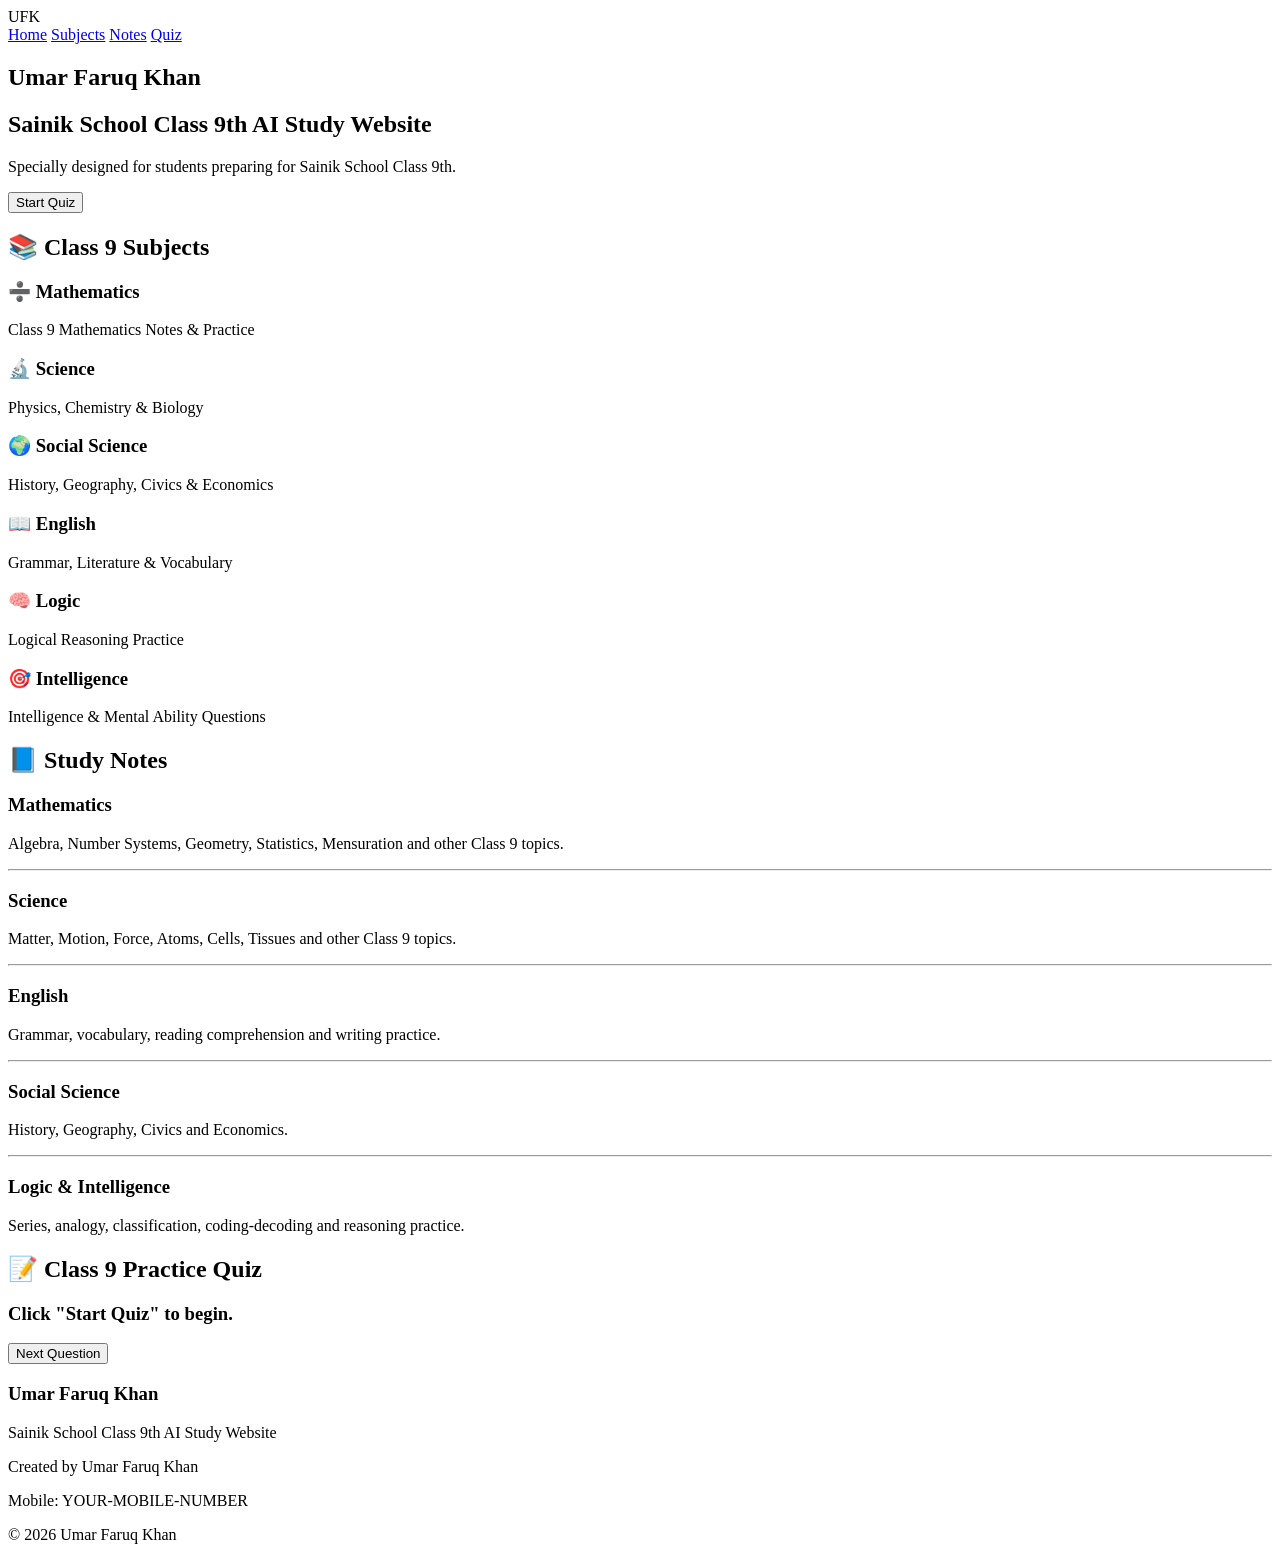
==== index.html @ 4cd0d421 "Create index.html for Class 9 AI Study website This HTML file serves as the main structure for the S" ====
<!DOCTYPE html>
<html lang="en">
<head>
  <meta charset="UTF-8">
  <meta name="viewport" content="width=device-width, initial-scale=1.0">

  <title>Umar Faruq Khan - Sainik School Class 9 AI Study</title>

  <link rel="stylesheet" href="style.css">
</head>

<body>

<header>
  <div class="logo">UFK</div>

  <nav>
    <a href="#home">Home</a>
    <a href="#subjects">Subjects</a>
    <a href="#notes">Notes</a>
    <a href="#quiz">Quiz</a>
  </nav>
</header>


<section id="home" class="hero">

  <div class="hero-content">

    <h1>Umar Faruq Khan</h1>

    <h2>Sainik School Class 9th AI Study Website</h2>

    <p>
      Specially designed for students preparing
      for Sainik School Class 9th.
    </p>

    <button onclick="startQuiz()">
      Start Quiz
    </button>

  </div>

</section>


<section id="subjects">

  <h2 class="section-title">📚 Class 9 Subjects</h2>

  <div class="subject-grid">

    <div class="subject-card">
      <h3>➗ Mathematics</h3>
      <p>Class 9 Mathematics Notes & Practice</p>
    </div>

    <div class="subject-card">
      <h3>🔬 Science</h3>
      <p>Physics, Chemistry & Biology</p>
    </div>

    <div class="subject-card">
      <h3>🌍 Social Science</h3>
      <p>History, Geography, Civics & Economics</p>
    </div>

    <div class="subject-card">
      <h3>📖 English</h3>
      <p>Grammar, Literature & Vocabulary</p>
    </div>

    <div class="subject-card">
      <h3>🧠 Logic</h3>
      <p>Logical Reasoning Practice</p>
    </div>

    <div class="subject-card">
      <h3>🎯 Intelligence</h3>
      <p>Intelligence & Mental Ability Questions</p>
    </div>

  </div>

</section>


<section id="notes">

  <h2 class="section-title">📘 Study Notes</h2>

  <div class="notes-box">

    <h3>Mathematics</h3>

    <p>
      Algebra, Number Systems, Geometry, Statistics,
      Mensuration and other Class 9 topics.
    </p>

    <hr>

    <h3>Science</h3>

    <p>
      Matter, Motion, Force, Atoms, Cells,
      Tissues and other Class 9 topics.
    </p>

    <hr>

    <h3>English</h3>

    <p>
      Grammar, vocabulary, reading comprehension
      and writing practice.
    </p>

    <hr>

    <h3>Social Science</h3>

    <p>
      History, Geography, Civics and Economics.
    </p>

    <hr>

    <h3>Logic & Intelligence</h3>

    <p>
      Series, analogy, classification,
      coding-decoding and reasoning practice.
    </p>

  </div>

</section>


<section id="quiz">

  <h2 class="section-title">📝 Class 9 Practice Quiz</h2>

  <div class="quiz-box">

    <div id="question-number"></div>

    <h3 id="question">
      Click "Start Quiz" to begin.
    </h3>

    <div id="answers"></div>

    <button id="next-btn" onclick="nextQuestion()">
      Next Question
    </button>

    <div id="result"></div>

  </div>

</section>


<footer>

  <h3>Umar Faruq Khan</h3>

  <p>
    Sainik School Class 9th AI Study Website
  </p>

  <p>
    Created by Umar Faruq Khan
  </p>

  <p>
    Mobile: YOUR-MOBILE-NUMBER
  </p>

  <p>
    © 2026 Umar Faruq Khan
  </p>

</footer>


<script src="script.js"></script>

</body>
</html>
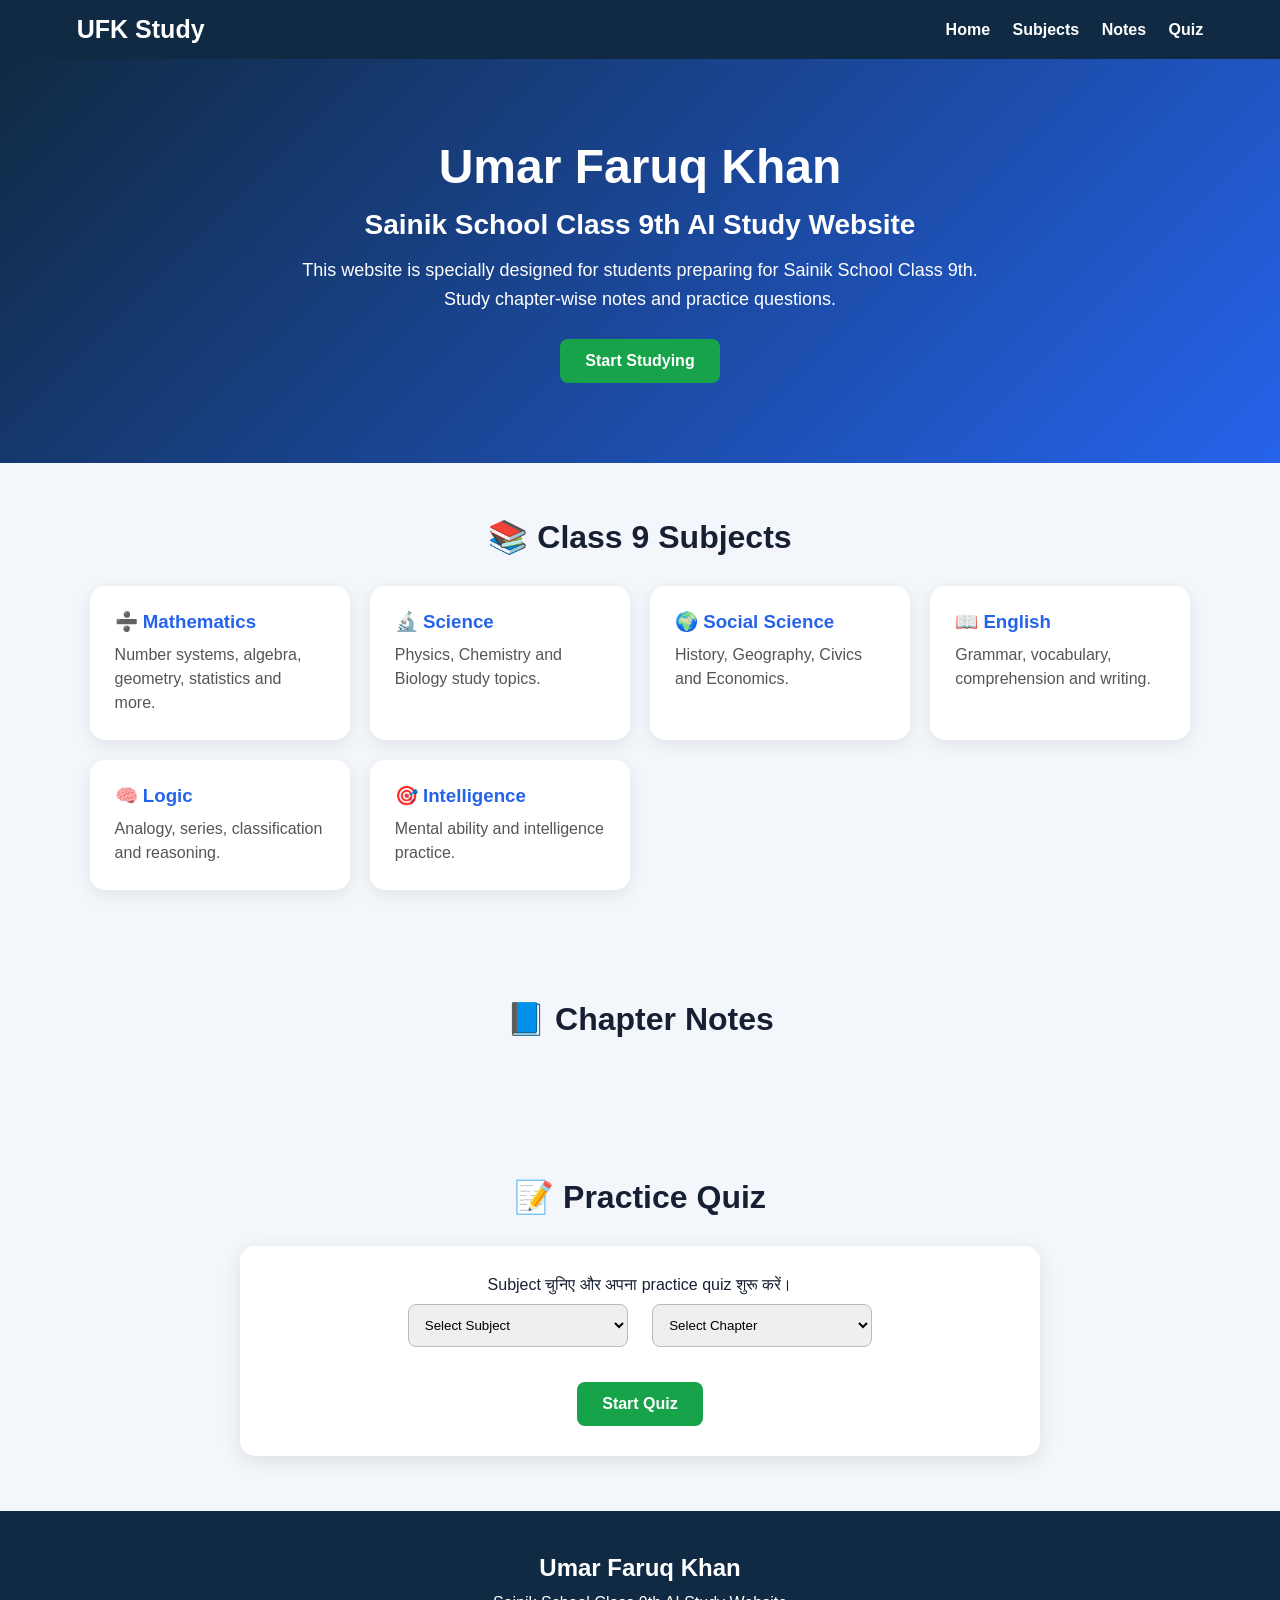
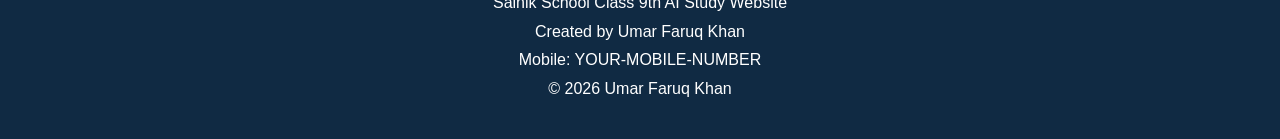
==== commit e50f97a1: "Update index.html" ====
--- a/index.html
+++ b/index.html
@@ -1,193 +1,1519 @@
 <!DOCTYPE html>
 <html lang="en">
 <head>
-  <meta charset="UTF-8">
-  <meta name="viewport" content="width=device-width, initial-scale=1.0">
-
-  <title>Umar Faruq Khan - Sainik School Class 9 AI Study</title>
-
-  <link rel="stylesheet" href="style.css">
+<meta charset="UTF-8">
+<meta name="viewport" content="width=device-width, initial-scale=1.0">
+
+<title>Umar Faruq Khan | Sainik School Class 9 AI Study</title>
+
+<style>
+
+*{
+    box-sizing:border-box;
+    margin:0;
+    padding:0;
+}
+
+html{
+    scroll-behavior:smooth;
+}
+
+body{
+    font-family:Arial, sans-serif;
+    background:#f3f6fb;
+    color:#172033;
+}
+
+header{
+    background:#102a43;
+    color:white;
+    padding:15px 6%;
+    display:flex;
+    justify-content:space-between;
+    align-items:center;
+    position:sticky;
+    top:0;
+    z-index:100;
+}
+
+.logo{
+    font-size:25px;
+    font-weight:bold;
+}
+
+nav a{
+    color:white;
+    text-decoration:none;
+    margin-left:18px;
+    font-weight:bold;
+}
+
+nav a:hover{
+    text-decoration:underline;
+}
+
+.hero{
+    background:linear-gradient(135deg,#102a43,#2563eb);
+    color:white;
+    text-align:center;
+    padding:80px 20px;
+}
+
+.hero h1{
+    font-size:48px;
+    margin-bottom:15px;
+}
+
+.hero h2{
+    font-size:28px;
+    margin-bottom:15px;
+}
+
+.hero p{
+    font-size:18px;
+    max-width:700px;
+    margin:auto;
+    line-height:1.6;
+}
+
+.btn{
+    display:inline-block;
+    margin-top:25px;
+    padding:13px 25px;
+    background:#16a34a;
+    color:white;
+    border:none;
+    border-radius:8px;
+    cursor:pointer;
+    font-size:16px;
+    font-weight:bold;
+}
+
+.btn:hover{
+    background:#15803d;
+}
+
+section{
+    padding:55px 7%;
+}
+
+.title{
+    text-align:center;
+    font-size:32px;
+    margin-bottom:30px;
+}
+
+.subject-grid{
+    display:grid;
+    grid-template-columns:repeat(auto-fit,minmax(220px,1fr));
+    gap:20px;
+}
+
+.subject-card{
+    background:white;
+    padding:25px;
+    border-radius:15px;
+    box-shadow:0 5px 18px rgba(0,0,0,.08);
+    cursor:pointer;
+    transition:.2s;
+}
+
+.subject-card:hover{
+    transform:translateY(-5px);
+}
+
+.subject-card h3{
+    margin-bottom:10px;
+    color:#2563eb;
+}
+
+.subject-card p{
+    color:#555;
+    line-height:1.5;
+}
+
+#chapterArea{
+    display:none;
+    background:#eaf2ff;
+    padding:25px;
+    border-radius:15px;
+    margin-top:30px;
+}
+
+.chapter-grid{
+    display:grid;
+    grid-template-columns:repeat(auto-fit,minmax(200px,1fr));
+    gap:15px;
+    margin-top:20px;
+}
+
+.chapter-btn{
+    border:none;
+    padding:18px;
+    border-radius:10px;
+    background:white;
+    cursor:pointer;
+    font-weight:bold;
+    text-align:left;
+    box-shadow:0 3px 10px rgba(0,0,0,.08);
+}
+
+.chapter-btn:hover{
+    background:#dbeafe;
+}
+
+#notesBox{
+    display:none;
+    background:white;
+    padding:30px;
+    border-radius:15px;
+    box-shadow:0 5px 20px rgba(0,0,0,.08);
+    max-width:1000px;
+    margin:30px auto 0;
+}
+
+#notesBox h3{
+    color:#2563eb;
+    margin:20px 0 10px;
+}
+
+#notesBox p,
+#notesBox li{
+    line-height:1.7;
+    margin-bottom:8px;
+}
+
+#notesBox ul{
+    margin-left:25px;
+}
+
+.quiz-container{
+    max-width:800px;
+    margin:auto;
+    background:white;
+    padding:30px;
+    border-radius:15px;
+    box-shadow:0 5px 20px rgba(0,0,0,.1);
+}
+
+#quizSetup{
+    text-align:center;
+}
+
+select{
+    padding:12px;
+    border-radius:8px;
+    border:1px solid #bbb;
+    margin:10px;
+    min-width:220px;
+}
+
+#quizArea{
+    display:none;
+}
+
+#questionNumber{
+    font-weight:bold;
+    color:#2563eb;
+    margin-bottom:15px;
+}
+
+#questionText{
+    font-size:21px;
+    margin-bottom:20px;
+    line-height:1.5;
+}
+
+.answer{
+    width:100%;
+    display:block;
+    text-align:left;
+    padding:14px;
+    margin:10px 0;
+    border:1px solid #ddd;
+    border-radius:8px;
+    background:#f8fafc;
+    cursor:pointer;
+    font-size:16px;
+}
+
+.answer:hover{
+    background:#dbeafe;
+}
+
+.answer.correct{
+    background:#bbf7d0;
+    border-color:#16a34a;
+}
+
+.answer.wrong{
+    background:#fecaca;
+    border-color:#dc2626;
+}
+
+#quizMessage{
+    margin-top:15px;
+    font-weight:bold;
+}
+
+#scoreBox{
+    display:none;
+    text-align:center;
+    padding:25px;
+}
+
+footer{
+    background:#102a43;
+    color:white;
+    text-align:center;
+    padding:35px 20px;
+    line-height:1.8;
+}
+
+@media(max-width:650px){
+
+    header{
+        flex-direction:column;
+        gap:12px;
+    }
+
+    nav a{
+        margin:5px;
+        font-size:14px;
+    }
+
+    .hero h1{
+        font-size:35px;
+    }
+
+    .hero h2{
+        font-size:22px;
+    }
+
+    section{
+        padding:40px 5%;
+    }
+
+}
+
+</style>
 </head>
 
+
 <body>
 
 <header>
-  <div class="logo">UFK</div>
-
-  <nav>
-    <a href="#home">Home</a>
-    <a href="#subjects">Subjects</a>
-    <a href="#notes">Notes</a>
-    <a href="#quiz">Quiz</a>
-  </nav>
+
+    <div class="logo">UFK Study</div>
+
+    <nav>
+        <a href="#home">Home</a>
+        <a href="#subjects">Subjects</a>
+        <a href="#notes">Notes</a>
+        <a href="#quiz">Quiz</a>
+    </nav>
+
 </header>
 
 
-<section id="home" class="hero">
-
-  <div class="hero-content">
+<!-- HOME -->
+
+<section class="hero" id="home">
 
     <h1>Umar Faruq Khan</h1>
 
     <h2>Sainik School Class 9th AI Study Website</h2>
 
     <p>
-      Specially designed for students preparing
-      for Sainik School Class 9th.
+        This website is specially designed for students
+        preparing for Sainik School Class 9th.
+        Study chapter-wise notes and practice questions.
     </p>
 
-    <button onclick="startQuiz()">
-      Start Quiz
+    <button class="btn"
+            onclick="document.getElementById('subjects').scrollIntoView()">
+        Start Studying
     </button>
 
-  </div>
-
 </section>
 
 
+<!-- SUBJECTS -->
+
 <section id="subjects">
 
-  <h2 class="section-title">📚 Class 9 Subjects</h2>
-
-  <div class="subject-grid">
-
-    <div class="subject-card">
-      <h3>➗ Mathematics</h3>
-      <p>Class 9 Mathematics Notes & Practice</p>
+    <h2 class="title">📚 Class 9 Subjects</h2>
+
+    <div class="subject-grid">
+
+        <div class="subject-card"
+             onclick="showChapters('Mathematics')">
+
+            <h3>➗ Mathematics</h3>
+
+            <p>
+                Number systems, algebra, geometry,
+                statistics and more.
+            </p>
+
+        </div>
+
+
+        <div class="subject-card"
+             onclick="showChapters('Science')">
+
+            <h3>🔬 Science</h3>
+
+            <p>
+                Physics, Chemistry and Biology
+                study topics.
+            </p>
+
+        </div>
+
+
+        <div class="subject-card"
+             onclick="showChapters('Social Science')">
+
+            <h3>🌍 Social Science</h3>
+
+            <p>
+                History, Geography, Civics
+                and Economics.
+            </p>
+
+        </div>
+
+
+        <div class="subject-card"
+             onclick="showChapters('English')">
+
+            <h3>📖 English</h3>
+
+            <p>
+                Grammar, vocabulary, comprehension
+                and writing.
+            </p>
+
+        </div>
+
+
+        <div class="subject-card"
+             onclick="showChapters('Logic')">
+
+            <h3>🧠 Logic</h3>
+
+            <p>
+                Analogy, series, classification
+                and reasoning.
+            </p>
+
+        </div>
+
+
+        <div class="subject-card"
+             onclick="showChapters('Intelligence')">
+
+            <h3>🎯 Intelligence</h3>
+
+            <p>
+                Mental ability and intelligence
+                practice.
+            </p>
+
+        </div>
+
     </div>
 
-    <div class="subject-card">
-      <h3>🔬 Science</h3>
-      <p>Physics, Chemistry & Biology</p>
+
+    <div id="chapterArea">
+
+        <h2 id="selectedSubject"></h2>
+
+        <p>
+            नीचे chapter चुनें और उसके notes पढ़ें:
+        </p>
+
+        <div class="chapter-grid" id="chapterList"></div>
+
     </div>
 
-    <div class="subject-card">
-      <h3>🌍 Social Science</h3>
-      <p>History, Geography, Civics & Economics</p>
+</section>
+
+
+<!-- NOTES -->
+
+<section id="notes">
+
+    <h2 class="title">📘 Chapter Notes</h2>
+
+    <div id="notesBox">
+
+        <h2 id="notesTitle"></h2>
+
+        <div id="notesContent"></div>
+
     </div>
 
-    <div class="subject-card">
-      <h3>📖 English</h3>
-      <p>Grammar, Literature & Vocabulary</p>
+</section>
+
+
+<!-- QUIZ -->
+
+<section id="quiz">
+
+    <h2 class="title">📝 Practice Quiz</h2>
+
+    <div class="quiz-container">
+
+
+        <div id="quizSetup">
+
+            <p>
+                Subject चुनिए और अपना practice quiz शुरू करें।
+            </p>
+
+            <select id="quizSubject"
+                    onchange="loadQuizChapters()">
+
+                <option value="">Select Subject</option>
+                <option value="Mathematics">Mathematics</option>
+                <option value="Science">Science</option>
+                <option value="Social Science">Social Science</option>
+                <option value="English">English</option>
+                <option value="Logic">Logic</option>
+                <option value="Intelligence">Intelligence</option>
+
+            </select>
+
+
+            <select id="quizChapter">
+
+                <option value="">Select Chapter</option>
+
+            </select>
+
+
+            <br>
+
+            <button class="btn"
+                    onclick="startQuiz()">
+
+                Start Quiz
+
+            </button>
+
+        </div>
+
+
+        <div id="quizArea">
+
+            <div id="questionNumber"></div>
+
+            <div id="questionText"></div>
+
+            <div id="answers"></div>
+
+            <div id="quizMessage"></div>
+
+            <button class="btn"
+                    id="nextButton"
+                    onclick="nextQuestion()"
+                    style="display:none;">
+
+                Next Question
+
+            </button>
+
+        </div>
+
+
+        <div id="scoreBox">
+
+            <h2>🎉 Quiz Completed!</h2>
+
+            <p id="finalScore"></p>
+
+            <button class="btn"
+                    onclick="location.reload()">
+
+                Try Again
+
+            </button>
+
+        </div>
+
     </div>
 
-    <div class="subject-card">
-      <h3>🧠 Logic</h3>
-      <p>Logical Reasoning Practice</p>
-    </div>
-
-    <div class="subject-card">
-      <h3>🎯 Intelligence</h3>
-      <p>Intelligence & Mental Ability Questions</p>
-    </div>
-
-  </div>
-
 </section>
 
 
-<section id="notes">
-
-  <h2 class="section-title">📘 Study Notes</h2>
-
-  <div class="notes-box">
-
-    <h3>Mathematics</h3>
+<!-- FOOTER -->
+
+<footer>
+
+    <h2>Umar Faruq Khan</h2>
 
     <p>
-      Algebra, Number Systems, Geometry, Statistics,
-      Mensuration and other Class 9 topics.
+        Sainik School Class 9th AI Study Website
     </p>
 
-    <hr>
-
-    <h3>Science</h3>
-
     <p>
-      Matter, Motion, Force, Atoms, Cells,
-      Tissues and other Class 9 topics.
+        Created by Umar Faruq Khan
     </p>
 
-    <hr>
-
-    <h3>English</h3>
-
     <p>
-      Grammar, vocabulary, reading comprehension
-      and writing practice.
+        Mobile: YOUR-MOBILE-NUMBER
     </p>
 
-    <hr>
-
-    <h3>Social Science</h3>
-
     <p>
-      History, Geography, Civics and Economics.
+        © 2026 Umar Faruq Khan
     </p>
 
-    <hr>
-
-    <h3>Logic & Intelligence</h3>
-
-    <p>
-      Series, analogy, classification,
-      coding-decoding and reasoning practice.
-    </p>
-
-  </div>
-
-</section>
-
-
-<section id="quiz">
-
-  <h2 class="section-title">📝 Class 9 Practice Quiz</h2>
-
-  <div class="quiz-box">
-
-    <div id="question-number"></div>
-
-    <h3 id="question">
-      Click "Start Quiz" to begin.
-    </h3>
-
-    <div id="answers"></div>
-
-    <button id="next-btn" onclick="nextQuestion()">
-      Next Question
-    </button>
-
-    <div id="result"></div>
-
-  </div>
-
-</section>
-
-
-<footer>
-
-  <h3>Umar Faruq Khan</h3>
-
-  <p>
-    Sainik School Class 9th AI Study Website
-  </p>
-
-  <p>
-    Created by Umar Faruq Khan
-  </p>
-
-  <p>
-    Mobile: YOUR-MOBILE-NUMBER
-  </p>
-
-  <p>
-    © 2026 Umar Faruq Khan
-  </p>
-
 </footer>
 
 
-<script src="script.js"></script>
+
+<script>
+
+/* =========================================
+   CHAPTER-WISE NOTES
+========================================= */
+
+const studyData = {
+
+    "Mathematics": {
+
+        "Number Systems": `
+            <h3>📌 What is a Number System?</h3>
+
+            <p>
+            A number system is a way of representing and
+            working with numbers.
+            </p>
+
+            <h3>Important Types</h3>
+
+            <ul>
+                <li>Natural Numbers: 1, 2, 3, 4...</li>
+                <li>Whole Numbers: 0, 1, 2, 3...</li>
+                <li>Integers: ..., -2, -1, 0, 1, 2...</li>
+                <li>Rational Numbers can be written as p/q,
+                    where q is not zero.</li>
+                <li>Irrational numbers cannot be expressed
+                    as p/q.</li>
+            </ul>
+
+            <h3>Quick Revision</h3>
+
+            <p>
+            Rational + Irrational numbers together form
+            the real numbers.
+            </p>
+        `,
+
+
+        "Polynomials": `
+            <h3>📌 Polynomial</h3>
+
+            <p>
+            A polynomial is an algebraic expression made from
+            variables, constants and non-negative integer powers.
+            </p>
+
+            <h3>Examples</h3>
+
+            <ul>
+                <li>x + 5</li>
+                <li>x² + 3x + 2</li>
+                <li>2x³ - x + 7</li>
+            </ul>
+
+            <h3>Important Terms</h3>
+
+            <p>
+            The highest power of the variable is called
+            the degree of the polynomial.
+            </p>
+        `,
+
+
+        "Coordinate Geometry": `
+            <h3>📌 Coordinate Geometry</h3>
+
+            <p>
+            Coordinate geometry uses numbers to locate points
+            on a plane.
+            </p>
+
+            <h3>Important Concepts</h3>
+
+            <ul>
+                <li>X-axis</li>
+                <li>Y-axis</li>
+                <li>Origin</li>
+                <li>Coordinates of a point: (x,y)</li>
+                <li>Four quadrants</li>
+            </ul>
+
+            <p>
+            The origin is represented by (0,0).
+            </p>
+        `
+
+    },
+
+
+    "Science": {
+
+        "Matter in Our Surroundings": `
+            <h3>📌 Matter</h3>
+
+            <p>
+            Matter is anything that has mass and occupies space.
+            </p>
+
+            <h3>States of Matter</h3>
+
+            <ul>
+                <li>Solid</li>
+                <li>Liquid</li>
+                <li>Gas</li>
+            </ul>
+
+            <h3>Important Point</h3>
+
+            <p>
+            Particles of matter are continuously moving and
+            have spaces between them.
+            </p>
+        `,
+
+
+        "The Fundamental Unit of Life": `
+            <h3>📌 Cell</h3>
+
+            <p>
+            The cell is the basic structural and functional
+            unit of life.
+            </p>
+
+            <h3>Main Cell Parts</h3>
+
+            <ul>
+                <li>Cell membrane</li>
+                <li>Cytoplasm</li>
+                <li>Nucleus</li>
+                <li>Mitochondria</li>
+                <li>Vacuoles</li>
+            </ul>
+
+            <p>
+            The nucleus contains genetic material and
+            helps control cell activities.
+            </p>
+        `,
+
+
+        "Motion": `
+            <h3>📌 Motion</h3>
+
+            <p>
+            An object is said to be in motion when its position
+            changes with time relative to a reference point.
+            </p>
+
+            <h3>Important Formula</h3>
+
+            <p>
+            Speed = Distance ÷ Time
+            </p>
+
+            <p>
+            SI unit of speed is metre per second (m/s).
+            </p>
+        `
+
+    },
+
+
+    "Social Science": {
+
+        "The French Revolution": `
+            <h3>📌 French Revolution</h3>
+
+            <p>
+            The French Revolution began in 1789 and brought
+            major political and social changes in France.
+            </p>
+
+            <h3>Important Ideas</h3>
+
+            <ul>
+                <li>Liberty</li>
+                <li>Equality</li>
+                <li>Fraternity</li>
+            </ul>
+
+            <p>
+            The revolution challenged the privileges of
+            the traditional social and political order.
+            </p>
+        `,
+
+
+        "India - Size and Location": `
+            <h3>📌 India</h3>
+
+            <p>
+            India is located in the northern and eastern
+            hemispheres.
+            </p>
+
+            <h3>Important Points</h3>
+
+            <ul>
+                <li>India lies in South Asia.</li>
+                <li>The Tropic of Cancer passes through India.</li>
+                <li>India has a long coastline.</li>
+            </ul>
+        `,
+
+
+        "Democracy": `
+            <h3>📌 Democracy</h3>
+
+            <p>
+            Democracy is a system of government in which
+            citizens participate in choosing their representatives.
+            </p>
+
+            <h3>Important Features</h3>
+
+            <ul>
+                <li>Free and fair elections</li>
+                <li>Rule of law</li>
+                <li>Citizen participation</li>
+                <li>Protection of rights</li>
+            </ul>
+        `
+
+    },
+
+
+    "English": {
+
+        "Grammar": `
+            <h3>📌 Parts of Speech</h3>
+
+            <ul>
+                <li>Noun - name of a person, place or thing.</li>
+                <li>Pronoun - used in place of a noun.</li>
+                <li>Verb - shows action or state.</li>
+                <li>Adjective - describes a noun.</li>
+                <li>Adverb - modifies a verb, adjective or adverb.</li>
+            </ul>
+
+            <h3>Example</h3>
+
+            <p>
+            The intelligent student solved the question quickly.
+            </p>
+        `,
+
+
+        "Tenses": `
+            <h3>📌 Tenses</h3>
+
+            <p>
+            Tense tells us the time of an action.
+            </p>
+
+            <ul>
+                <li>Present Tense</li>
+                <li>Past Tense</li>
+                <li>Future Tense</li>
+            </ul>
+
+            <h3>Example</h3>
+
+            <p>
+            Present: I play.<br>
+            Past: I played.<br>
+            Future: I will play.
+            </p>
+        `,
+
+
+        "Vocabulary": `
+            <h3>📌 Vocabulary</h3>
+
+            <p>
+            Vocabulary means the collection of words
+            known and used by a person.
+            </p>
+
+            <h3>Useful Examples</h3>
+
+            <ul>
+                <li>Brave - courageous</li>
+                <li>Happy - joyful</li>
+                <li>Quick - fast</li>
+                <li>Begin - start</li>
+            </ul>
+        `
+
+    },
+
+
+    "Logic": {
+
+        "Number Series": `
+            <h3>📌 Number Series</h3>
+
+            <p>
+            In a number series, numbers follow a particular
+            pattern.
+            </p>
+
+            <h3>Example</h3>
+
+            <p>
+            2, 4, 6, 8, 10
+            </p>
+
+            <p>
+            Each number increases by 2.
+            </p>
+        `,
+
+
+        "Analogy": `
+            <h3>📌 Analogy</h3>
+
+            <p>
+            Analogy questions ask us to identify a similar
+            relationship between two pairs.
+            </p>
+
+            <h3>Example</h3>
+
+            <p>
+            Bird : Fly :: Fish : Swim
+            </p>
+        `,
+
+
+        "Classification": `
+            <h3>📌 Classification</h3>
+
+            <p>
+            Classification means finding the item that does
+            not belong to a particular group.
+            </p>
+
+            <h3>Example</h3>
+
+            <p>
+            Apple, Mango, Banana, Carrot
+            </p>
+
+            <p>
+            Carrot is different because it is a vegetable.
+            </p>
+        `
+
+    },
+
+
+    "Intelligence": {
+
+        "Coding Decoding": `
+            <h3>📌 Coding-Decoding</h3>
+
+            <p>
+            Coding-decoding questions use a hidden rule
+            to change letters or words.
+            </p>
+
+            <h3>Example</h3>
+
+            <p>
+            If A becomes B, B becomes C and so on,
+            then CAT becomes DBU.
+            </p>
+        `,
+
+
+        "Direction Test": `
+            <h3>📌 Direction Test</h3>
+
+            <p>
+            Direction questions test our understanding of
+            north, south, east and west.
+            </p>
+
+            <ul>
+                <li>North is upward.</li>
+                <li>South is downward.</li>
+                <li>East is right.</li>
+                <li>West is left.</li>
+            </ul>
+        `,
+
+
+        "Blood Relations": `
+            <h3>📌 Blood Relations</h3>
+
+            <p>
+            These questions test relationships between
+            family members.
+            </p>
+
+            <p>
+            Always draw a small family tree when a question
+            becomes difficult.
+            </p>
+        `
+
+    }
+
+};
+
+
+/* =========================================
+   CHAPTER SELECTION
+========================================= */
+
+function showChapters(subject){
+
+    const area =
+        document.getElementById("chapterArea");
+
+    const title =
+        document.getElementById("selectedSubject");
+
+    const list =
+        document.getElementById("chapterList");
+
+    title.innerText =
+        "📚 " + subject + " - Chapters";
+
+    list.innerHTML = "";
+
+    const chapters =
+        Object.keys(studyData[subject]);
+
+    chapters.forEach(chapter => {
+
+        const button =
+            document.createElement("button");
+
+        button.className = "chapter-btn";
+
+        button.innerText =
+            "📘 " + chapter;
+
+        button.onclick = function(){
+
+            showNotes(subject,chapter);
+
+        };
+
+        list.appendChild(button);
+
+    });
+
+    area.style.display = "block";
+
+    area.scrollIntoView({
+        behavior:"smooth"
+    });
+}
+
+
+/* =========================================
+   SHOW NOTES
+========================================= */
+
+function showNotes(subject,chapter){
+
+    const box =
+        document.getElementById("notesBox");
+
+    const title =
+        document.getElementById("notesTitle");
+
+    const content =
+        document.getElementById("notesContent");
+
+    title.innerText =
+        subject + " → " + chapter;
+
+    content.innerHTML =
+        studyData[subject][chapter];
+
+    box.style.display = "block";
+
+    document.getElementById("notes")
+        .scrollIntoView({
+            behavior:"smooth"
+        });
+}
+
+
+/* =========================================
+   QUIZ DATA
+========================================= */
+
+const quizData = [
+
+    {
+        subject:"Mathematics",
+        chapter:"Number Systems",
+        q:"Which of the following is a rational number?",
+        options:["√2","3/4","π","√5"],
+        answer:1
+    },
+
+    {
+        subject:"Mathematics",
+        chapter:"Polynomials",
+        q:"What is the degree of x² + 3x + 2?",
+        options:["1","2","3","4"],
+        answer:1
+    },
+
+    {
+        subject:"Mathematics",
+        chapter:"Coordinate Geometry",
+        q:"What are the coordinates of the origin?",
+        options:["(1,1)","(0,1)","(1,0)","(0,0)"],
+        answer:3
+    },
+
+
+    {
+        subject:"Science",
+        chapter:"Matter in Our Surroundings",
+        q:"Which state of matter has a fixed shape?",
+        options:["Gas","Liquid","Solid","None"],
+        answer:2
+    },
+
+    {
+        subject:"Science",
+        chapter:"The Fundamental Unit of Life",
+        q:"What is called the basic unit of life?",
+        options:["Tissue","Organ","Cell","Organ system"],
+        answer:2
+    },
+
+    {
+        subject:"Science",
+        chapter:"Motion",
+        q:"What is the formula for speed?",
+        options:[
+            "Time × Distance",
+            "Distance ÷ Time",
+            "Time ÷ Distance",
+            "Distance + Time"
+        ],
+        answer:1
+    },
+
+
+    {
+        subject:"Social Science",
+        chapter:"The French Revolution",
+        q:"The French Revolution began in which year?",
+        options:["1776","1789","1857","1947"],
+        answer:1
+    },
+
+    {
+        subject:"Social Science",
+        chapter:"India - Size and Location",
+        q:"India is located mainly in which part of Asia?",
+        options:[
+            "South Asia",
+            "North America",
+            "Europe",
+            "South America"
+        ],
+        answer:0
+    },
+
+    {
+        subject:"Social Science",
+        chapter:"Democracy",
+        q:"Which is an important feature of democracy?",
+        options:[
+            "No elections",
+            "Free and fair elections",
+            "No citizens",
+            "No laws"
+        ],
+        answer:1
+    },
+
+
+    {
+        subject:"English",
+        chapter:"Grammar",
+        q:"Which word is a noun?",
+        options:["Run","Beautiful","School","Quickly"],
+        answer:2
+    },
+
+    {
+        subject:"English",
+        chapter:"Tenses",
+        q:"Which sentence is in the past tense?",
+        options:[
+            "I play cricket.",
+            "I am playing cricket.",
+            "I played cricket.",
+            "I will play cricket."
+        ],
+        answer:2
+    },
+
+    {
+        subject:"English",
+        chapter:"Vocabulary",
+        q:"What is a synonym of 'Happy'?",
+        options:[
+            "Sad",
+            "Joyful",
+            "Angry",
+            "Weak"
+        ],
+        answer:1
+    },
+
+
+    {
+        subject:"Logic",
+        chapter:"Number Series",
+        q:"What comes next: 2, 4, 6, 8, ?",
+        options:["9","10","11","12"],
+        answer:1
+    },
+
+    {
+        subject:"Logic",
+        chapter:"Analogy",
+        q:"Bird : Fly :: Fish : ?",
+        options:["Run","Swim","Walk","Jump"],
+        answer:1
+    },
+
+    {
+        subject:"Logic",
+        chapter:"Classification",
+        q:"Which is different?",
+        options:[
+            "Apple",
+            "Mango",
+            "Banana",
+            "Carrot"
+        ],
+        answer:3
+    },
+
+
+    {
+        subject:"Intelligence",
+        chapter:"Coding Decoding",
+        q:"If CAT becomes DBU, how will DOG be coded?",
+        options:["EPH","EOG","DPH","FOG"],
+        answer:0
+    },
+
+    {
+        subject:"Intelligence",
+        chapter:"Direction Test",
+        q:"Which direction is opposite to North?",
+        options:["East","West","South","North-East"],
+        answer:2
+    },
+
+    {
+        subject:"Intelligence",
+        chapter:"Blood Relations",
+        q:"Your father's son (other than you) is your...",
+        options:["Uncle","Brother","Father","Cousin"],
+        answer:1
+    }
+
+];
+
+
+let currentQuestions = [];
+let currentQuestion = 0;
+let score = 0;
+let answered = false;
+
+
+/* =========================================
+   QUIZ CHAPTER DROPDOWN
+========================================= */
+
+function loadQuizChapters(){
+
+    const subject =
+        document.getElementById("quizSubject").value;
+
+    const chapterSelect =
+        document.getElementById("quizChapter");
+
+    chapterSelect.innerHTML =
+        '<option value="">All Chapters</option>';
+
+    if(!subject) return;
+
+    const chapters = [
+        ...new Set(
+            quizData
+            .filter(q => q.subject === subject)
+            .map(q => q.chapter)
+        )
+    ];
+
+    chapters.forEach(chapter => {
+
+        const option =
+            document.createElement("option");
+
+        option.value = chapter;
+
+        option.innerText = chapter;
+
+        chapterSelect.appendChild(option);
+
+    });
+}
+
+
+/* =========================================
+   START QUIZ
+========================================= */
+
+function startQuiz(){
+
+    const subject =
+        document.getElementById("quizSubject").value;
+
+    const chapter =
+        document.getElementById("quizChapter").value;
+
+    if(!subject){
+
+        alert("Please select a subject first.");
+
+        return;
+
+    }
+
+    currentQuestions =
+        quizData.filter(q => {
+
+            if(q.subject !== subject)
+                return false;
+
+            if(chapter && q.chapter !== chapter)
+                return false;
+
+            return true;
+
+        });
+
+    if(currentQuestions.length === 0){
+
+        alert("No questions available for this chapter yet.");
+
+        return;
+
+    }
+
+    currentQuestion = 0;
+    score = 0;
+
+    document.getElementById("quizSetup")
+        .style.display = "none";
+
+    document.getElementById("quizArea")
+        .style.display = "block";
+
+    document.getElementById("scoreBox")
+        .style.display = "none";
+
+    showQuestion();
+
+}
+
+
+/* =========================================
+   SHOW QUESTION
+========================================= */
+
+function showQuestion(){
+
+    answered = false;
+
+    const q =
+        currentQuestions[currentQuestion];
+
+    document.getElementById("questionNumber")
+        .innerText =
+        "Question " +
+        (currentQuestion + 1) +
+        " of " +
+        currentQuestions.length +
+        " | " +
+        q.chapter;
+
+    document.getElementById("questionText")
+        .innerText = q.q;
+
+    document.getElementById("quizMessage")
+        .innerText = "";
+
+    const answers =
+        document.getElementById("answers");
+
+    answers.innerHTML = "";
+
+    q.options.forEach((option,index) => {
+
+        const button =
+            document.createElement("button");
+
+        button.className = "answer";
+
+        button.innerText =
+            String.fromCharCode(65 + index) +
+            ". " +
+            option;
+
+        button.onclick = function(){
+
+            checkAnswer(index,button);
+
+        };
+
+        answers.appendChild(button);
+
+    });
+
+    document.getElementById("nextButton")
+        .style.display = "none";
+}
+
+
+/* =========================================
+   CHECK ANSWER
+========================================= */
+
+function checkAnswer(selected,button){
+
+    if(answered) return;
+
+    answered = true;
+
+    const correct =
+        currentQuestions[currentQuestion].answer;
+
+    const allButtons =
+        document.querySelectorAll(".answer");
+
+    allButtons.forEach((btn,index) => {
+
+        if(index === correct){
+
+            btn.classList.add("correct");
+
+        }
+
+    });
+
+
+    if(selected === correct){
+
+        score++;
+
+        button.classList.add("correct");
+
+        document.getElementById("quizMessage")
+            .innerText =
+            "✅ Correct Answer!";
+
+    }else{
+
+        button.classList.add("wrong");
+
+        document.getElementById("quizMessage")
+            .innerText =
+            "❌ Wrong Answer. The correct answer is: " +
+            currentQuestions[currentQuestion].options[correct];
+
+    }
+
+
+    document.getElementById("nextButton")
+        .style.display = "inline-block";
+}
+
+
+/* =========================================
+   NEXT QUESTION
+========================================= */
+
+function nextQuestion(){
+
+    currentQuestion++;
+
+    if(currentQuestion < currentQuestions.length){
+
+        showQuestion();
+
+    }else{
+
+        finishQuiz();
+
+    }
+
+}
+
+
+/* =========================================
+   FINISH QUIZ
+========================================= */
+
+function finishQuiz(){
+
+    document.getElementById("quizArea")
+        .style.display = "none";
+
+    document.getElementById("scoreBox")
+        .style.display = "block";
+
+    document.getElementById("finalScore")
+        .innerText =
+        "Your Score: " +
+        score +
+        " / " +
+        currentQuestions.length;
+
+    document.getElementById("scoreBox")
+        .scrollIntoView({
+            behavior:"smooth"
+        });
+
+}
+
+</script>
 
 </body>
 </html>
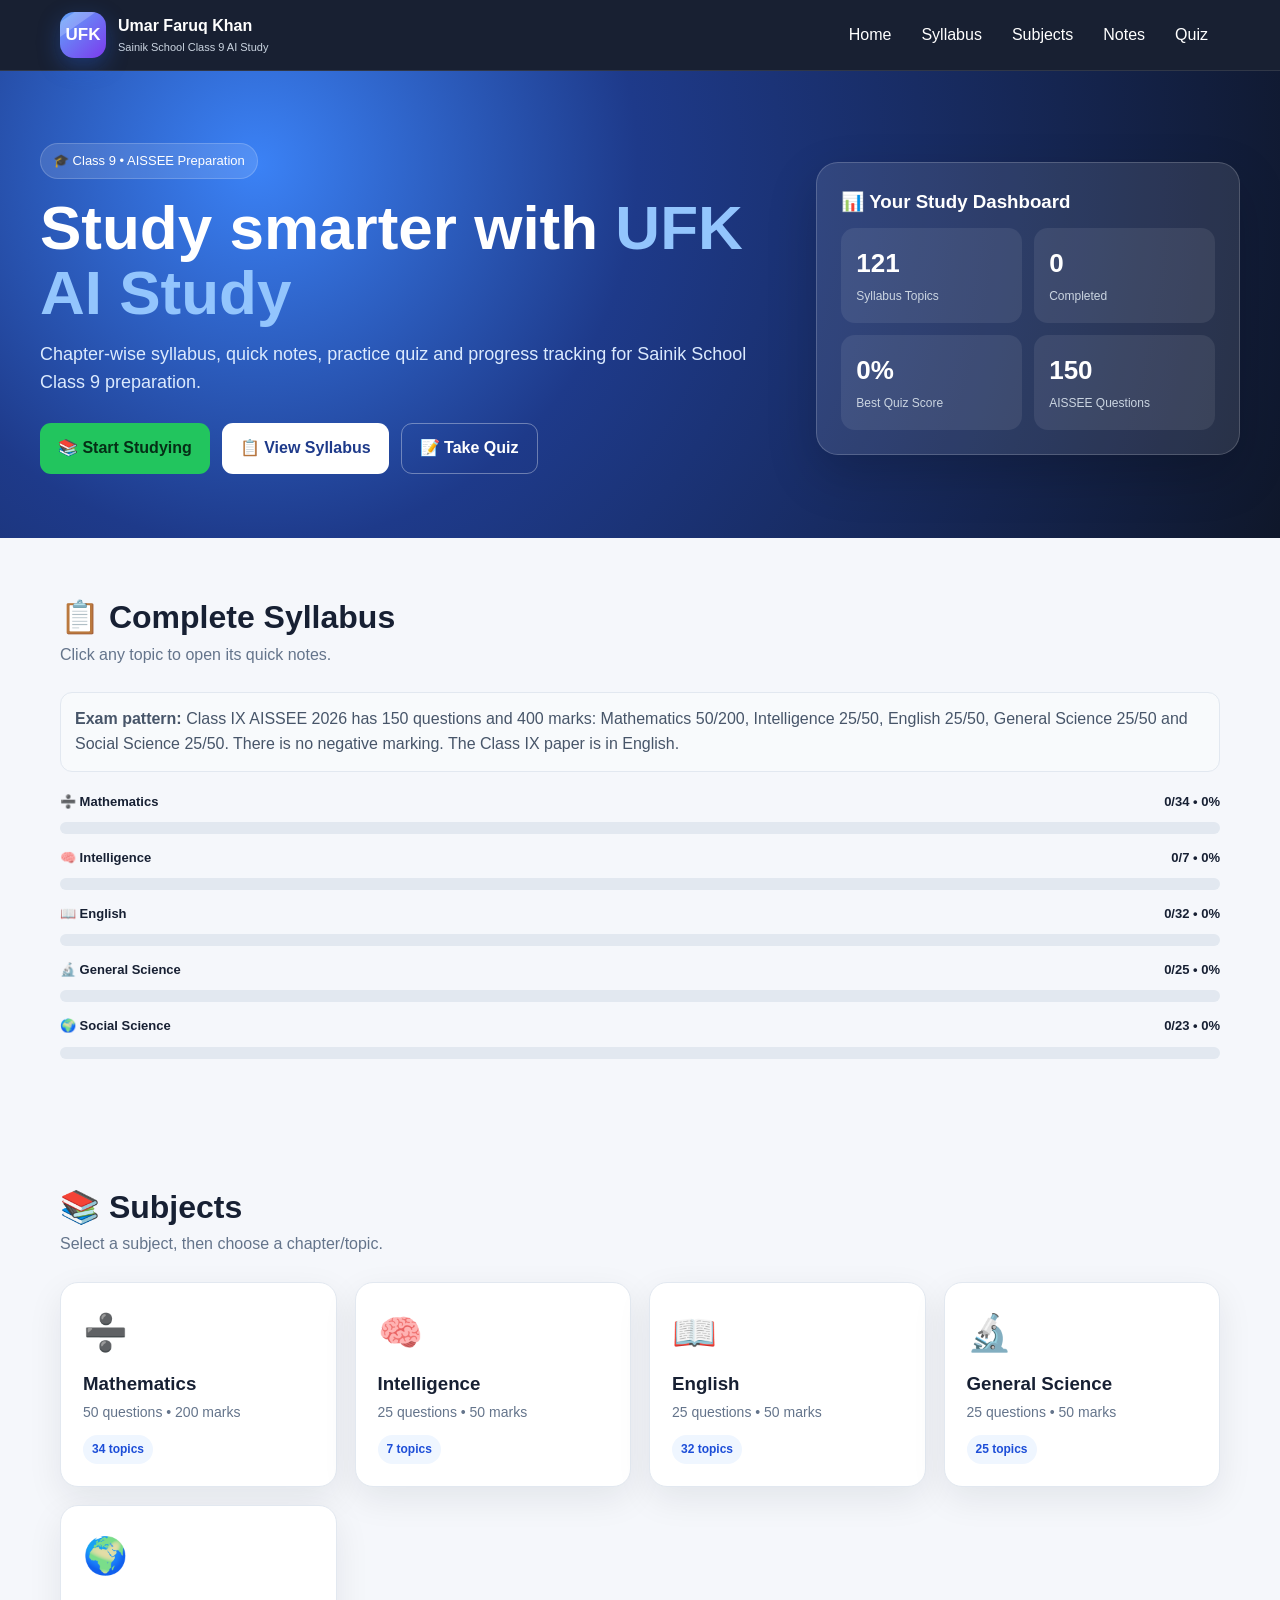
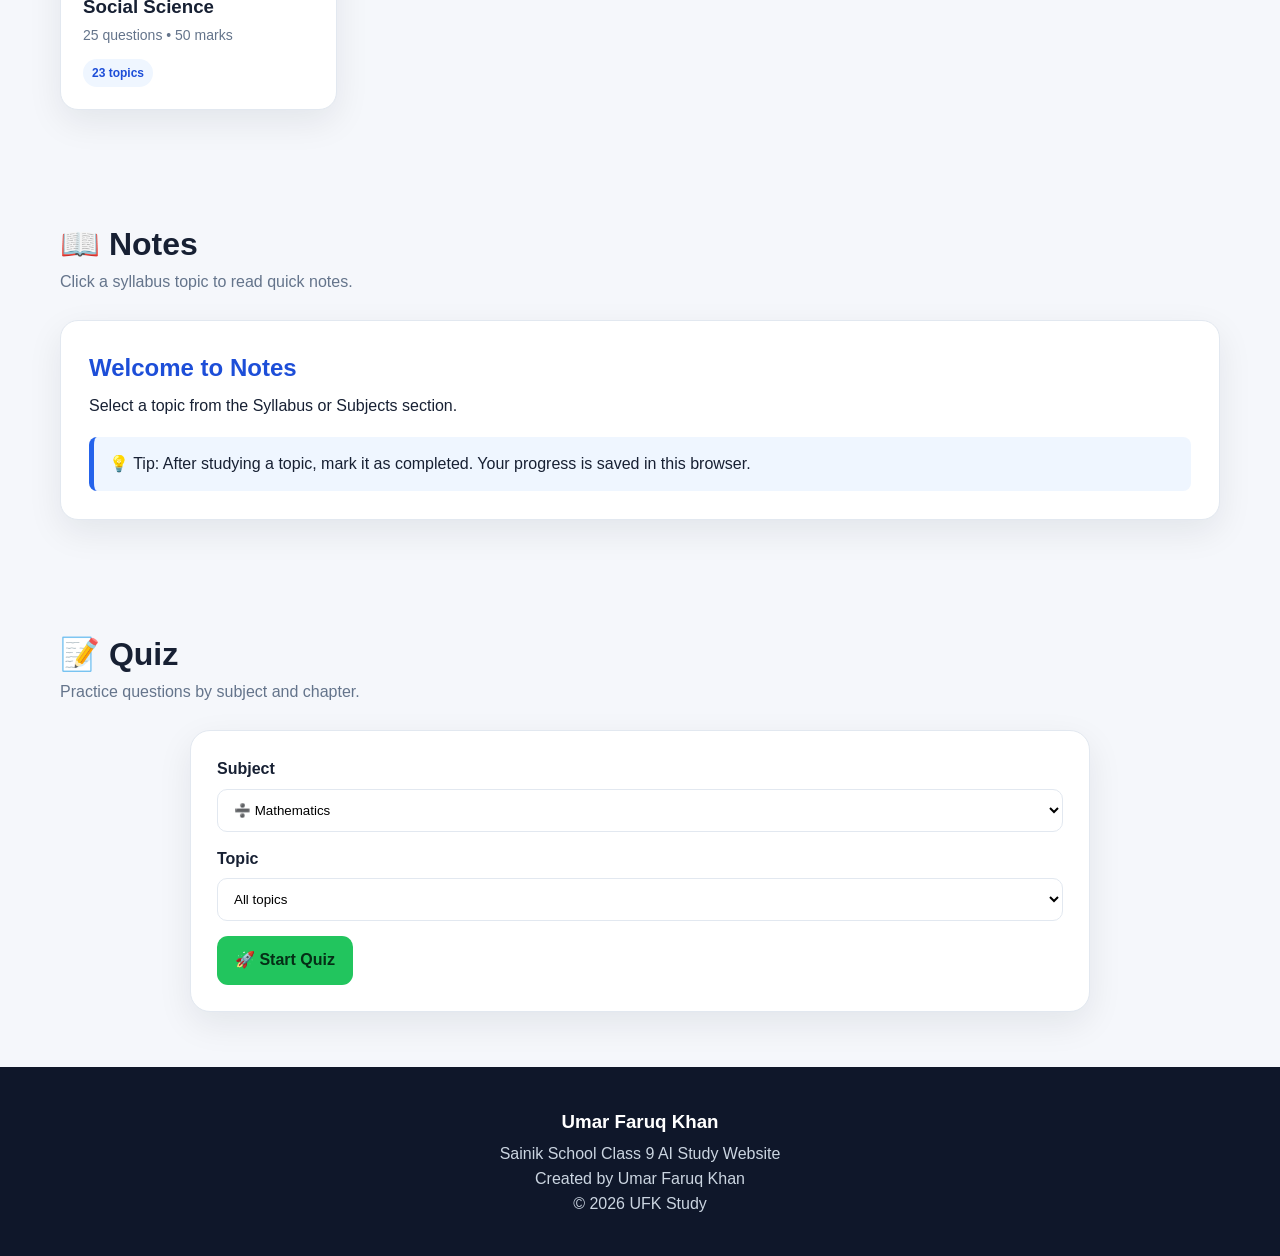
==== commit 2b97b6e7: "Add files via upload" ====
--- a/index.html
+++ b/index.html
@@ -3,1517 +3,356 @@
 <head>
 <meta charset="UTF-8">
 <meta name="viewport" content="width=device-width, initial-scale=1.0">
-
-<title>Umar Faruq Khan | Sainik School Class 9 AI Study</title>
-
+<title>UFK Sainik School Class 9 AI Study</title>
+<meta name="description" content="Umar Faruq Khan - Sainik School Class 9 AI Study Website">
 <style>
-
-*{
-    box-sizing:border-box;
-    margin:0;
-    padding:0;
-}
-
-html{
-    scroll-behavior:smooth;
-}
-
-body{
-    font-family:Arial, sans-serif;
-    background:#f3f6fb;
-    color:#172033;
-}
-
-header{
-    background:#102a43;
-    color:white;
-    padding:15px 6%;
-    display:flex;
-    justify-content:space-between;
-    align-items:center;
-    position:sticky;
-    top:0;
-    z-index:100;
-}
-
-.logo{
-    font-size:25px;
-    font-weight:bold;
-}
-
-nav a{
-    color:white;
-    text-decoration:none;
-    margin-left:18px;
-    font-weight:bold;
-}
-
-nav a:hover{
-    text-decoration:underline;
-}
-
-.hero{
-    background:linear-gradient(135deg,#102a43,#2563eb);
-    color:white;
-    text-align:center;
-    padding:80px 20px;
-}
-
-.hero h1{
-    font-size:48px;
-    margin-bottom:15px;
-}
-
-.hero h2{
-    font-size:28px;
-    margin-bottom:15px;
-}
-
-.hero p{
-    font-size:18px;
-    max-width:700px;
-    margin:auto;
-    line-height:1.6;
-}
-
-.btn{
-    display:inline-block;
-    margin-top:25px;
-    padding:13px 25px;
-    background:#16a34a;
-    color:white;
-    border:none;
-    border-radius:8px;
-    cursor:pointer;
-    font-size:16px;
-    font-weight:bold;
-}
-
-.btn:hover{
-    background:#15803d;
-}
-
-section{
-    padding:55px 7%;
-}
-
-.title{
-    text-align:center;
-    font-size:32px;
-    margin-bottom:30px;
-}
-
-.subject-grid{
-    display:grid;
-    grid-template-columns:repeat(auto-fit,minmax(220px,1fr));
-    gap:20px;
-}
-
-.subject-card{
-    background:white;
-    padding:25px;
-    border-radius:15px;
-    box-shadow:0 5px 18px rgba(0,0,0,.08);
-    cursor:pointer;
-    transition:.2s;
-}
-
-.subject-card:hover{
-    transform:translateY(-5px);
-}
-
-.subject-card h3{
-    margin-bottom:10px;
-    color:#2563eb;
-}
-
-.subject-card p{
-    color:#555;
-    line-height:1.5;
-}
-
-#chapterArea{
-    display:none;
-    background:#eaf2ff;
-    padding:25px;
-    border-radius:15px;
-    margin-top:30px;
-}
-
-.chapter-grid{
-    display:grid;
-    grid-template-columns:repeat(auto-fit,minmax(200px,1fr));
-    gap:15px;
-    margin-top:20px;
-}
-
-.chapter-btn{
-    border:none;
-    padding:18px;
-    border-radius:10px;
-    background:white;
-    cursor:pointer;
-    font-weight:bold;
-    text-align:left;
-    box-shadow:0 3px 10px rgba(0,0,0,.08);
-}
-
-.chapter-btn:hover{
-    background:#dbeafe;
-}
-
-#notesBox{
-    display:none;
-    background:white;
-    padding:30px;
-    border-radius:15px;
-    box-shadow:0 5px 20px rgba(0,0,0,.08);
-    max-width:1000px;
-    margin:30px auto 0;
-}
-
-#notesBox h3{
-    color:#2563eb;
-    margin:20px 0 10px;
-}
-
-#notesBox p,
-#notesBox li{
-    line-height:1.7;
-    margin-bottom:8px;
-}
-
-#notesBox ul{
-    margin-left:25px;
-}
-
-.quiz-container{
-    max-width:800px;
-    margin:auto;
-    background:white;
-    padding:30px;
-    border-radius:15px;
-    box-shadow:0 5px 20px rgba(0,0,0,.1);
-}
-
-#quizSetup{
-    text-align:center;
-}
-
-select{
-    padding:12px;
-    border-radius:8px;
-    border:1px solid #bbb;
-    margin:10px;
-    min-width:220px;
-}
-
-#quizArea{
-    display:none;
-}
-
-#questionNumber{
-    font-weight:bold;
-    color:#2563eb;
-    margin-bottom:15px;
-}
-
-#questionText{
-    font-size:21px;
-    margin-bottom:20px;
-    line-height:1.5;
-}
-
-.answer{
-    width:100%;
-    display:block;
-    text-align:left;
-    padding:14px;
-    margin:10px 0;
-    border:1px solid #ddd;
-    border-radius:8px;
-    background:#f8fafc;
-    cursor:pointer;
-    font-size:16px;
-}
-
-.answer:hover{
-    background:#dbeafe;
-}
-
-.answer.correct{
-    background:#bbf7d0;
-    border-color:#16a34a;
-}
-
-.answer.wrong{
-    background:#fecaca;
-    border-color:#dc2626;
-}
-
-#quizMessage{
-    margin-top:15px;
-    font-weight:bold;
-}
-
-#scoreBox{
-    display:none;
-    text-align:center;
-    padding:25px;
-}
-
-footer{
-    background:#102a43;
-    color:white;
-    text-align:center;
-    padding:35px 20px;
-    line-height:1.8;
-}
-
-@media(max-width:650px){
-
-    header{
-        flex-direction:column;
-        gap:12px;
-    }
-
-    nav a{
-        margin:5px;
-        font-size:14px;
-    }
-
-    .hero h1{
-        font-size:35px;
-    }
-
-    .hero h2{
-        font-size:22px;
-    }
-
-    section{
-        padding:40px 5%;
-    }
-
-}
-
+:root{
+  --primary:#2563eb;--primary2:#1d4ed8;--dark:#0f172a;--bg:#f5f7fb;
+  --card:#fff;--text:#172033;--muted:#64748b;--green:#16a34a;
+  --border:#e2e8f0;--shadow:0 12px 35px rgba(15,23,42,.08)
+}
+*{box-sizing:border-box;margin:0;padding:0}
+html{scroll-behavior:smooth}
+body{font-family:Inter,Segoe UI,Arial,sans-serif;background:var(--bg);color:var(--text);line-height:1.55}
+button{font:inherit}
+header{position:sticky;top:0;z-index:1000;background:rgba(15,23,42,.96);backdrop-filter:blur(12px);color:#fff;border-bottom:1px solid rgba(255,255,255,.1)}
+.nav{max-width:1200px;margin:auto;padding:12px 20px;display:flex;align-items:center;justify-content:space-between;gap:18px}
+.brand{display:flex;align-items:center;gap:12px;text-decoration:none;color:#fff}
+.logo{width:46px;height:46px;border-radius:14px;background:linear-gradient(135deg,#60a5fa,#7c3aed);display:grid;place-items:center;font-weight:900;font-size:17px;box-shadow:0 8px 22px rgba(37,99,235,.35);position:relative;overflow:hidden}
+.logo:after{content:"";position:absolute;width:55px;height:12px;background:rgba(255,255,255,.22);transform:rotate(-35deg);top:5px;left:-18px}
+.brand-title{font-weight:800}.brand-sub{font-size:11px;color:#cbd5e1}
+.navlinks{display:flex;flex-wrap:wrap;gap:6px}.navlinks button{background:transparent;border:0;color:#fff;padding:9px 12px;border-radius:9px;cursor:pointer}.navlinks button:hover{background:#1e293b}
+.hero{background:radial-gradient(circle at 20% 20%,#3b82f6 0,#1e3a8a 35%,#0f172a 100%);color:#fff;padding:72px 20px 64px}
+.hero-inner{max-width:1200px;margin:auto;display:grid;grid-template-columns:1.4fr .8fr;gap:35px;align-items:center}
+.badge{display:inline-flex;background:rgba(255,255,255,.12);border:1px solid rgba(255,255,255,.18);padding:7px 12px;border-radius:999px;font-size:13px;margin-bottom:16px}
+.hero h1{font-size:clamp(34px,5vw,62px);line-height:1.05;margin-bottom:16px}.hero h1 span{color:#93c5fd}
+.hero p{color:#dbeafe;max-width:720px;font-size:18px}.hero-actions{display:flex;gap:12px;flex-wrap:wrap;margin-top:26px}
+.btn{border:0;border-radius:11px;padding:12px 18px;cursor:pointer;font-weight:800}.btn-primary{background:#22c55e;color:#052e16}.btn-light{background:#fff;color:#1e3a8a}.btn-outline{background:transparent;color:#fff;border:1px solid rgba(255,255,255,.35)}
+.hero-card{background:rgba(255,255,255,.1);border:1px solid rgba(255,255,255,.18);border-radius:22px;padding:24px;box-shadow:0 20px 50px rgba(0,0,0,.18)}
+.hero-card h3{margin-bottom:12px}.stats{display:grid;grid-template-columns:repeat(2,1fr);gap:12px}.stat{background:rgba(255,255,255,.08);padding:15px;border-radius:14px}.stat b{display:block;font-size:26px}.stat span{font-size:12px;color:#cbd5e1}
+.container{max-width:1200px;margin:auto;padding:55px 20px}.section-head{display:flex;justify-content:space-between;align-items:end;gap:20px;margin-bottom:25px}.section-head h2{font-size:32px}.section-head p{color:var(--muted)}
+.subject-grid{display:grid;grid-template-columns:repeat(auto-fit,minmax(220px,1fr));gap:18px}
+.subject-card{background:var(--card);border:1px solid var(--border);border-radius:18px;padding:22px;box-shadow:var(--shadow);cursor:pointer;transition:.2s;position:relative;overflow:hidden}
+.subject-card:hover{transform:translateY(-5px);border-color:#93c5fd}.subject-icon{font-size:36px}.subject-card h3{margin:8px 0 4px}.subject-card p{color:var(--muted);font-size:14px}.count{display:inline-block;margin-top:12px;background:#eff6ff;color:#1d4ed8;padding:5px 9px;border-radius:999px;font-size:12px;font-weight:800}
+.panel{display:none;background:#fff;border:1px solid var(--border);border-radius:20px;box-shadow:var(--shadow);padding:25px;margin-top:22px}.panel.active{display:block}
+.tabs{display:flex;gap:8px;flex-wrap:wrap;margin-bottom:20px}.tab{border:1px solid var(--border);background:#fff;padding:9px 13px;border-radius:9px;cursor:pointer}.tab.active,.tab:hover{background:#eff6ff;border-color:#93c5fd;color:#1d4ed8;font-weight:800}
+.topic-grid{display:grid;grid-template-columns:repeat(auto-fit,minmax(260px,1fr));gap:12px}.topic{background:#f8fafc;border:1px solid var(--border);border-radius:13px;padding:15px;cursor:pointer;display:flex;justify-content:space-between;gap:12px;align-items:center}.topic:hover{background:#eff6ff}.topic small{color:var(--muted)}.topic.done{border-color:#86efac;background:#f0fdf4}.check{font-size:18px}
+.note-box{background:#fff;border:1px solid var(--border);border-radius:18px;padding:28px;box-shadow:var(--shadow)}.note-box h2{color:#1d4ed8;margin-bottom:8px}.note-box h3{margin-top:22px;margin-bottom:8px;color:#334155}.note-box ul{margin-left:22px}.note-box li{margin:6px 0}.tip{background:#eff6ff;border-left:5px solid var(--primary);padding:15px;border-radius:8px;margin-top:18px}
+.progress-wrap{background:#e2e8f0;border-radius:999px;height:12px;overflow:hidden;margin:10px 0}.progress-bar{height:100%;background:linear-gradient(90deg,#2563eb,#7c3aed);width:0;transition:.3s}.progress-row{margin:14px 0}.progress-label{display:flex;justify-content:space-between;font-size:13px;font-weight:800}
+.quiz{background:#fff;border:1px solid var(--border);border-radius:20px;padding:26px;box-shadow:var(--shadow);max-width:900px;margin:auto}.select{width:100%;padding:12px;border:1px solid var(--border);border-radius:10px;margin:7px 0 15px;background:#fff}.question{font-size:21px;font-weight:800;margin:15px 0}.answer{display:block;width:100%;text-align:left;background:#f8fafc;border:2px solid var(--border);padding:13px;border-radius:10px;margin:9px 0;cursor:pointer}.answer:hover{background:#eff6ff}.answer.correct{background:#dcfce7;border-color:#22c55e}.answer.wrong{background:#fee2e2;border-color:#ef4444}.quiz-msg{font-weight:800;margin:15px 0}.hidden{display:none!important}
+.syllabus-note{background:#f8fafc;border:1px solid var(--border);padding:14px;border-radius:12px;color:#475569;margin-bottom:20px}
+footer{background:#0f172a;color:#cbd5e1;text-align:center;padding:40px 20px}footer h3{color:#fff;margin-bottom:6px}
+.modal{position:fixed;inset:0;background:rgba(2,6,23,.65);display:none;align-items:center;justify-content:center;padding:20px;z-index:2000}.modal.open{display:flex}.modal-card{background:#fff;max-width:850px;width:100%;max-height:88vh;overflow:auto;border-radius:20px;padding:28px;position:relative}.close{position:absolute;right:16px;top:12px;border:0;background:#f1f5f9;border-radius:9px;width:38px;height:38px;cursor:pointer;font-size:20px}
+@media(max-width:800px){.hero-inner{grid-template-columns:1fr}.nav{align-items:flex-start;flex-direction:column}.navlinks{width:100%;overflow:auto}.hero{padding-top:50px}.section-head{align-items:flex-start;flex-direction:column}}
 </style>
 </head>
-
-
 <body>
 
 <header>
-
-    <div class="logo">UFK Study</div>
-
-    <nav>
-        <a href="#home">Home</a>
-        <a href="#subjects">Subjects</a>
-        <a href="#notes">Notes</a>
-        <a href="#quiz">Quiz</a>
-    </nav>
-
+  <div class="nav">
+    <a class="brand" href="#home">
+      <div class="logo">UFK</div>
+      <div><div class="brand-title">Umar Faruq Khan</div><div class="brand-sub">Sainik School Class 9 AI Study</div></div>
+    </a>
+    <div class="navlinks">
+      <button onclick="go('home')">Home</button>
+      <button onclick="go('syllabus')">Syllabus</button>
+      <button onclick="go('subjects')">Subjects</button>
+      <button onclick="go('notes')">Notes</button>
+      <button onclick="go('quiz')">Quiz</button>
+    </div>
+  </div>
 </header>
 
-
-<!-- HOME -->
-
 <section class="hero" id="home">
-
-    <h1>Umar Faruq Khan</h1>
-
-    <h2>Sainik School Class 9th AI Study Website</h2>
-
-    <p>
-        This website is specially designed for students
-        preparing for Sainik School Class 9th.
-        Study chapter-wise notes and practice questions.
-    </p>
-
-    <button class="btn"
-            onclick="document.getElementById('subjects').scrollIntoView()">
-        Start Studying
-    </button>
-
-</section>
-
-
-<!-- SUBJECTS -->
-
-<section id="subjects">
-
-    <h2 class="title">📚 Class 9 Subjects</h2>
-
-    <div class="subject-grid">
-
-        <div class="subject-card"
-             onclick="showChapters('Mathematics')">
-
-            <h3>➗ Mathematics</h3>
-
-            <p>
-                Number systems, algebra, geometry,
-                statistics and more.
-            </p>
-
-        </div>
-
-
-        <div class="subject-card"
-             onclick="showChapters('Science')">
-
-            <h3>🔬 Science</h3>
-
-            <p>
-                Physics, Chemistry and Biology
-                study topics.
-            </p>
-
-        </div>
-
-
-        <div class="subject-card"
-             onclick="showChapters('Social Science')">
-
-            <h3>🌍 Social Science</h3>
-
-            <p>
-                History, Geography, Civics
-                and Economics.
-            </p>
-
-        </div>
-
-
-        <div class="subject-card"
-             onclick="showChapters('English')">
-
-            <h3>📖 English</h3>
-
-            <p>
-                Grammar, vocabulary, comprehension
-                and writing.
-            </p>
-
-        </div>
-
-
-        <div class="subject-card"
-             onclick="showChapters('Logic')">
-
-            <h3>🧠 Logic</h3>
-
-            <p>
-                Analogy, series, classification
-                and reasoning.
-            </p>
-
-        </div>
-
-
-        <div class="subject-card"
-             onclick="showChapters('Intelligence')">
-
-            <h3>🎯 Intelligence</h3>
-
-            <p>
-                Mental ability and intelligence
-                practice.
-            </p>
-
-        </div>
-
-    </div>
-
-
-    <div id="chapterArea">
-
-        <h2 id="selectedSubject"></h2>
-
-        <p>
-            नीचे chapter चुनें और उसके notes पढ़ें:
-        </p>
-
-        <div class="chapter-grid" id="chapterList"></div>
-
-    </div>
-
-</section>
-
-
-<!-- NOTES -->
-
-<section id="notes">
-
-    <h2 class="title">📘 Chapter Notes</h2>
-
-    <div id="notesBox">
-
-        <h2 id="notesTitle"></h2>
-
-        <div id="notesContent"></div>
-
-    </div>
-
-</section>
-
-
-<!-- QUIZ -->
-
-<section id="quiz">
-
-    <h2 class="title">📝 Practice Quiz</h2>
-
-    <div class="quiz-container">
-
-
-        <div id="quizSetup">
-
-            <p>
-                Subject चुनिए और अपना practice quiz शुरू करें।
-            </p>
-
-            <select id="quizSubject"
-                    onchange="loadQuizChapters()">
-
-                <option value="">Select Subject</option>
-                <option value="Mathematics">Mathematics</option>
-                <option value="Science">Science</option>
-                <option value="Social Science">Social Science</option>
-                <option value="English">English</option>
-                <option value="Logic">Logic</option>
-                <option value="Intelligence">Intelligence</option>
-
-            </select>
-
-
-            <select id="quizChapter">
-
-                <option value="">Select Chapter</option>
-
-            </select>
-
-
-            <br>
-
-            <button class="btn"
-                    onclick="startQuiz()">
-
-                Start Quiz
-
-            </button>
-
-        </div>
-
-
-        <div id="quizArea">
-
-            <div id="questionNumber"></div>
-
-            <div id="questionText"></div>
-
-            <div id="answers"></div>
-
-            <div id="quizMessage"></div>
-
-            <button class="btn"
-                    id="nextButton"
-                    onclick="nextQuestion()"
-                    style="display:none;">
-
-                Next Question
-
-            </button>
-
-        </div>
-
-
-        <div id="scoreBox">
-
-            <h2>🎉 Quiz Completed!</h2>
-
-            <p id="finalScore"></p>
-
-            <button class="btn"
-                    onclick="location.reload()">
-
-                Try Again
-
-            </button>
-
-        </div>
-
-    </div>
-
-</section>
-
-
-<!-- FOOTER -->
+  <div class="hero-inner">
+    <div>
+      <div class="badge">🎓 Class 9 • AISSEE Preparation</div>
+      <h1>Study smarter with <span>UFK AI Study</span></h1>
+      <p>Chapter-wise syllabus, quick notes, practice quiz and progress tracking for Sainik School Class 9 preparation.</p>
+      <div class="hero-actions">
+        <button class="btn btn-primary" onclick="go('subjects')">📚 Start Studying</button>
+        <button class="btn btn-light" onclick="go('syllabus')">📋 View Syllabus</button>
+        <button class="btn btn-outline" onclick="go('quiz')">📝 Take Quiz</button>
+      </div>
+    </div>
+    <div class="hero-card">
+      <h3>📊 Your Study Dashboard</h3>
+      <div class="stats">
+        <div class="stat"><b id="totalTopics">0</b><span>Syllabus Topics</span></div>
+        <div class="stat"><b id="doneTopics">0</b><span>Completed</span></div>
+        <div class="stat"><b id="quizBest">0%</b><span>Best Quiz Score</span></div>
+        <div class="stat"><b>150</b><span>AISSEE Questions</span></div>
+      </div>
+    </div>
+  </div>
+</section>
+
+<section class="container" id="syllabus">
+  <div class="section-head">
+    <div><h2>📋 Complete Syllabus</h2><p>Click any topic to open its quick notes.</p></div>
+  </div>
+  <div class="syllabus-note">
+    <b>Exam pattern:</b> Class IX AISSEE 2026 has 150 questions and 400 marks: Mathematics 50/200, Intelligence 25/50, English 25/50, General Science 25/50 and Social Science 25/50. There is no negative marking. The Class IX paper is in English. 
+  </div>
+  <div id="progressArea"></div>
+</section>
+
+<section class="container" id="subjects">
+  <div class="section-head">
+    <div><h2>📚 Subjects</h2><p>Select a subject, then choose a chapter/topic.</p></div>
+  </div>
+  <div class="subject-grid" id="subjectGrid"></div>
+  <div class="panel" id="topicPanel">
+    <div class="section-head">
+      <div><h2 id="selectedSubjectTitle"></h2><p id="selectedSubjectDesc"></p></div>
+      <button class="btn" onclick="go('notes')">📖 Open Notes</button>
+    </div>
+    <div class="topic-grid" id="topicGrid"></div>
+  </div>
+</section>
+
+<section class="container" id="notes">
+  <div class="section-head"><div><h2>📖 Notes</h2><p>Click a syllabus topic to read quick notes.</p></div></div>
+  <div class="note-box" id="notesBox">
+    <h2>Welcome to Notes</h2>
+    <p>Select a topic from the Syllabus or Subjects section.</p>
+    <div class="tip">💡 Tip: After studying a topic, mark it as completed. Your progress is saved in this browser.</div>
+  </div>
+</section>
+
+<section class="container" id="quiz">
+  <div class="section-head"><div><h2>📝 Quiz</h2><p>Practice questions by subject and chapter.</p></div></div>
+  <div class="quiz">
+    <div id="quizSetup">
+      <label><b>Subject</b></label>
+      <select class="select" id="quizSubject" onchange="updateQuizTopics()"></select>
+      <label><b>Topic</b></label>
+      <select class="select" id="quizTopic"></select>
+      <button class="btn btn-primary" onclick="startQuiz()">🚀 Start Quiz</button>
+    </div>
+    <div id="quizBox" class="hidden">
+      <div id="qCount"></div>
+      <div class="question" id="qText"></div>
+      <div id="answers"></div>
+      <div class="quiz-msg" id="qMsg"></div>
+      <button class="btn btn-primary hidden" id="nextBtn" onclick="nextQuestion()">Next →</button>
+    </div>
+    <div id="quizResult" class="hidden" style="text-align:center">
+      <h2>🎉 Quiz Completed!</h2>
+      <p id="scoreText"></p>
+      <button class="btn btn-primary" onclick="restartQuiz()">Try Again</button>
+    </div>
+  </div>
+</section>
 
 <footer>
-
-    <h2>Umar Faruq Khan</h2>
-
-    <p>
-        Sainik School Class 9th AI Study Website
-    </p>
-
-    <p>
-        Created by Umar Faruq Khan
-    </p>
-
-    <p>
-        Mobile: YOUR-MOBILE-NUMBER
-    </p>
-
-    <p>
-        © 2026 Umar Faruq Khan
-    </p>
-
+  <h3>Umar Faruq Khan</h3>
+  <p>Sainik School Class 9 AI Study Website</p>
+  <p>Created by Umar Faruq Khan</p>
+  <p>© 2026 UFK Study</p>
 </footer>
 
-
+<div class="modal" id="noteModal">
+  <div class="modal-card">
+    <button class="close" onclick="closeModal()">×</button>
+    <div id="modalContent"></div>
+  </div>
+</div>
 
 <script>
-
-/* =========================================
-   CHAPTER-WISE NOTES
-========================================= */
-
-const studyData = {
-
-    "Mathematics": {
-
-        "Number Systems": `
-            <h3>📌 What is a Number System?</h3>
-
-            <p>
-            A number system is a way of representing and
-            working with numbers.
-            </p>
-
-            <h3>Important Types</h3>
-
-            <ul>
-                <li>Natural Numbers: 1, 2, 3, 4...</li>
-                <li>Whole Numbers: 0, 1, 2, 3...</li>
-                <li>Integers: ..., -2, -1, 0, 1, 2...</li>
-                <li>Rational Numbers can be written as p/q,
-                    where q is not zero.</li>
-                <li>Irrational numbers cannot be expressed
-                    as p/q.</li>
-            </ul>
-
-            <h3>Quick Revision</h3>
-
-            <p>
-            Rational + Irrational numbers together form
-            the real numbers.
-            </p>
-        `,
-
-
-        "Polynomials": `
-            <h3>📌 Polynomial</h3>
-
-            <p>
-            A polynomial is an algebraic expression made from
-            variables, constants and non-negative integer powers.
-            </p>
-
-            <h3>Examples</h3>
-
-            <ul>
-                <li>x + 5</li>
-                <li>x² + 3x + 2</li>
-                <li>2x³ - x + 7</li>
-            </ul>
-
-            <h3>Important Terms</h3>
-
-            <p>
-            The highest power of the variable is called
-            the degree of the polynomial.
-            </p>
-        `,
-
-
-        "Coordinate Geometry": `
-            <h3>📌 Coordinate Geometry</h3>
-
-            <p>
-            Coordinate geometry uses numbers to locate points
-            on a plane.
-            </p>
-
-            <h3>Important Concepts</h3>
-
-            <ul>
-                <li>X-axis</li>
-                <li>Y-axis</li>
-                <li>Origin</li>
-                <li>Coordinates of a point: (x,y)</li>
-                <li>Four quadrants</li>
-            </ul>
-
-            <p>
-            The origin is represented by (0,0).
-            </p>
-        `
-
-    },
-
-
-    "Science": {
-
-        "Matter in Our Surroundings": `
-            <h3>📌 Matter</h3>
-
-            <p>
-            Matter is anything that has mass and occupies space.
-            </p>
-
-            <h3>States of Matter</h3>
-
-            <ul>
-                <li>Solid</li>
-                <li>Liquid</li>
-                <li>Gas</li>
-            </ul>
-
-            <h3>Important Point</h3>
-
-            <p>
-            Particles of matter are continuously moving and
-            have spaces between them.
-            </p>
-        `,
-
-
-        "The Fundamental Unit of Life": `
-            <h3>📌 Cell</h3>
-
-            <p>
-            The cell is the basic structural and functional
-            unit of life.
-            </p>
-
-            <h3>Main Cell Parts</h3>
-
-            <ul>
-                <li>Cell membrane</li>
-                <li>Cytoplasm</li>
-                <li>Nucleus</li>
-                <li>Mitochondria</li>
-                <li>Vacuoles</li>
-            </ul>
-
-            <p>
-            The nucleus contains genetic material and
-            helps control cell activities.
-            </p>
-        `,
-
-
-        "Motion": `
-            <h3>📌 Motion</h3>
-
-            <p>
-            An object is said to be in motion when its position
-            changes with time relative to a reference point.
-            </p>
-
-            <h3>Important Formula</h3>
-
-            <p>
-            Speed = Distance ÷ Time
-            </p>
-
-            <p>
-            SI unit of speed is metre per second (m/s).
-            </p>
-        `
-
-    },
-
-
-    "Social Science": {
-
-        "The French Revolution": `
-            <h3>📌 French Revolution</h3>
-
-            <p>
-            The French Revolution began in 1789 and brought
-            major political and social changes in France.
-            </p>
-
-            <h3>Important Ideas</h3>
-
-            <ul>
-                <li>Liberty</li>
-                <li>Equality</li>
-                <li>Fraternity</li>
-            </ul>
-
-            <p>
-            The revolution challenged the privileges of
-            the traditional social and political order.
-            </p>
-        `,
-
-
-        "India - Size and Location": `
-            <h3>📌 India</h3>
-
-            <p>
-            India is located in the northern and eastern
-            hemispheres.
-            </p>
-
-            <h3>Important Points</h3>
-
-            <ul>
-                <li>India lies in South Asia.</li>
-                <li>The Tropic of Cancer passes through India.</li>
-                <li>India has a long coastline.</li>
-            </ul>
-        `,
-
-
-        "Democracy": `
-            <h3>📌 Democracy</h3>
-
-            <p>
-            Democracy is a system of government in which
-            citizens participate in choosing their representatives.
-            </p>
-
-            <h3>Important Features</h3>
-
-            <ul>
-                <li>Free and fair elections</li>
-                <li>Rule of law</li>
-                <li>Citizen participation</li>
-                <li>Protection of rights</li>
-            </ul>
-        `
-
-    },
-
-
-    "English": {
-
-        "Grammar": `
-            <h3>📌 Parts of Speech</h3>
-
-            <ul>
-                <li>Noun - name of a person, place or thing.</li>
-                <li>Pronoun - used in place of a noun.</li>
-                <li>Verb - shows action or state.</li>
-                <li>Adjective - describes a noun.</li>
-                <li>Adverb - modifies a verb, adjective or adverb.</li>
-            </ul>
-
-            <h3>Example</h3>
-
-            <p>
-            The intelligent student solved the question quickly.
-            </p>
-        `,
-
-
-        "Tenses": `
-            <h3>📌 Tenses</h3>
-
-            <p>
-            Tense tells us the time of an action.
-            </p>
-
-            <ul>
-                <li>Present Tense</li>
-                <li>Past Tense</li>
-                <li>Future Tense</li>
-            </ul>
-
-            <h3>Example</h3>
-
-            <p>
-            Present: I play.<br>
-            Past: I played.<br>
-            Future: I will play.
-            </p>
-        `,
-
-
-        "Vocabulary": `
-            <h3>📌 Vocabulary</h3>
-
-            <p>
-            Vocabulary means the collection of words
-            known and used by a person.
-            </p>
-
-            <h3>Useful Examples</h3>
-
-            <ul>
-                <li>Brave - courageous</li>
-                <li>Happy - joyful</li>
-                <li>Quick - fast</li>
-                <li>Begin - start</li>
-            </ul>
-        `
-
-    },
-
-
-    "Logic": {
-
-        "Number Series": `
-            <h3>📌 Number Series</h3>
-
-            <p>
-            In a number series, numbers follow a particular
-            pattern.
-            </p>
-
-            <h3>Example</h3>
-
-            <p>
-            2, 4, 6, 8, 10
-            </p>
-
-            <p>
-            Each number increases by 2.
-            </p>
-        `,
-
-
-        "Analogy": `
-            <h3>📌 Analogy</h3>
-
-            <p>
-            Analogy questions ask us to identify a similar
-            relationship between two pairs.
-            </p>
-
-            <h3>Example</h3>
-
-            <p>
-            Bird : Fly :: Fish : Swim
-            </p>
-        `,
-
-
-        "Classification": `
-            <h3>📌 Classification</h3>
-
-            <p>
-            Classification means finding the item that does
-            not belong to a particular group.
-            </p>
-
-            <h3>Example</h3>
-
-            <p>
-            Apple, Mango, Banana, Carrot
-            </p>
-
-            <p>
-            Carrot is different because it is a vegetable.
-            </p>
-        `
-
-    },
-
-
-    "Intelligence": {
-
-        "Coding Decoding": `
-            <h3>📌 Coding-Decoding</h3>
-
-            <p>
-            Coding-decoding questions use a hidden rule
-            to change letters or words.
-            </p>
-
-            <h3>Example</h3>
-
-            <p>
-            If A becomes B, B becomes C and so on,
-            then CAT becomes DBU.
-            </p>
-        `,
-
-
-        "Direction Test": `
-            <h3>📌 Direction Test</h3>
-
-            <p>
-            Direction questions test our understanding of
-            north, south, east and west.
-            </p>
-
-            <ul>
-                <li>North is upward.</li>
-                <li>South is downward.</li>
-                <li>East is right.</li>
-                <li>West is left.</li>
-            </ul>
-        `,
-
-
-        "Blood Relations": `
-            <h3>📌 Blood Relations</h3>
-
-            <p>
-            These questions test relationships between
-            family members.
-            </p>
-
-            <p>
-            Always draw a small family tree when a question
-            becomes difficult.
-            </p>
-        `
-
-    }
-
+/* AISSEE Class IX 2026 topic list, organized for this study website. */
+const syllabus={
+"Mathematics":[
+"Rational Numbers","Linear Equations in One Variable","Understanding Quadrilaterals","Triangle and its Properties","Angle Sum Property","Pythagoras Theorem","Squares and Square Roots","Cubes and Cube Roots","Comparing Quantities","Percentage","Profit and Loss","Algebraic Expressions","Simple Interest","Compound Interest","Discount","Visualizing Solid Shapes","2D and 3D Shapes","Euler's Formula","Mensuration","Area and Perimeters","Volume and Surface Area","Exponents and Powers","Direct and Inverse Proportion","Factorization","Data Handling","Bar Graph","Line Graph","Playing with Numbers","Divisibility Test","Statistics","Mean, Mode, Median","Probability","Parallel Lines","Time and Work"
+],
+"Intelligence":[
+"Analogies - Mathematical & Verbal","Spatial and Mathematical Patterns","Classification","Visual & Logical Reasoning","Series and Sequences","Critical Thinking & Problem Solving","Familial Relations"
+],
+"English":[
+"Spotting Errors","Comprehension Passage","Antonyms","Synonyms","Prepositions","Articles","Types of Verbs","Tense Forms","Narration","Modals","Confusing Words","Subject-Verb Agreement","Correct Spellings","Order of Words","Idioms and Phrases","Sentence Improvement","Change of Sentence","Sentence Formation","Phrases and Clauses","Kinds of Noun","Adjectives","Interjection","Question Tags","Adverbs","Conjunctions","Conditions","Comparison of Adjectives","Voices","Types of Sentences","Personal Pronoun","Change of Gender","Change of Number"
+],
+"General Science":[
+"Fossil Fuel: Coal and Petroleum","Combustion and Flame","Cell Structure and Function","Reproduction in Plants and Animals","Force, Friction and Pressure","Sound","Reflection and Dispersion of Light","Metals and Non-Metals","Synthetic Fibres and Plastics","Chemical Effects of Electric Current","Stars and Solar System","Pollution of Air and Water","Global Warming","Micro-organisms","Natural Phenomena","Calorific Value of Fuel","Electroplating","Types of Friction","Cropping Seasons","Agricultural Practices","Conservation of Plants and Animals","Biosphere Reserves, National Parks and Sanctuaries","Adolescence","Changes During Puberty","Endocrine Glands and Hormones"
+],
+"Social Science":[
+"Geographical Diversity of India","Resources and their Conservation","Weather and Climate","Landforms and Life","Locating Places on Earth","Oceans and Continents","Types of Government","Constitution of India","Universal Franchise and Electoral System","Parliament System","Grassroot Democracy","From Barter to Money","Understanding Market","Economic Activity Around Us","Beginning of Indian Civilization","India's Cultural Roots","New Beginnings: Cities and States","Rise of Empire","Age of Reorganization","Gupta Era","Reshaping India's Political Map","Rise of Marathas","Colonial Era in India"
+]
 };
 
-
-/* =========================================
-   CHAPTER SELECTION
-========================================= */
-
-function showChapters(subject){
-
-    const area =
-        document.getElementById("chapterArea");
-
-    const title =
-        document.getElementById("selectedSubject");
-
-    const list =
-        document.getElementById("chapterList");
-
-    title.innerText =
-        "📚 " + subject + " - Chapters";
-
-    list.innerHTML = "";
-
-    const chapters =
-        Object.keys(studyData[subject]);
-
-    chapters.forEach(chapter => {
-
-        const button =
-            document.createElement("button");
-
-        button.className = "chapter-btn";
-
-        button.innerText =
-            "📘 " + chapter;
-
-        button.onclick = function(){
-
-            showNotes(subject,chapter);
-
-        };
-
-        list.appendChild(button);
-
-    });
-
-    area.style.display = "block";
-
-    area.scrollIntoView({
-        behavior:"smooth"
-    });
-}
-
-
-/* =========================================
-   SHOW NOTES
-========================================= */
-
-function showNotes(subject,chapter){
-
-    const box =
-        document.getElementById("notesBox");
-
-    const title =
-        document.getElementById("notesTitle");
-
-    const content =
-        document.getElementById("notesContent");
-
-    title.innerText =
-        subject + " → " + chapter;
-
-    content.innerHTML =
-        studyData[subject][chapter];
-
-    box.style.display = "block";
-
-    document.getElementById("notes")
-        .scrollIntoView({
-            behavior:"smooth"
-        });
-}
-
-
-/* =========================================
-   QUIZ DATA
-========================================= */
-
-const quizData = [
-
-    {
-        subject:"Mathematics",
-        chapter:"Number Systems",
-        q:"Which of the following is a rational number?",
-        options:["√2","3/4","π","√5"],
-        answer:1
-    },
-
-    {
-        subject:"Mathematics",
-        chapter:"Polynomials",
-        q:"What is the degree of x² + 3x + 2?",
-        options:["1","2","3","4"],
-        answer:1
-    },
-
-    {
-        subject:"Mathematics",
-        chapter:"Coordinate Geometry",
-        q:"What are the coordinates of the origin?",
-        options:["(1,1)","(0,1)","(1,0)","(0,0)"],
-        answer:3
-    },
-
-
-    {
-        subject:"Science",
-        chapter:"Matter in Our Surroundings",
-        q:"Which state of matter has a fixed shape?",
-        options:["Gas","Liquid","Solid","None"],
-        answer:2
-    },
-
-    {
-        subject:"Science",
-        chapter:"The Fundamental Unit of Life",
-        q:"What is called the basic unit of life?",
-        options:["Tissue","Organ","Cell","Organ system"],
-        answer:2
-    },
-
-    {
-        subject:"Science",
-        chapter:"Motion",
-        q:"What is the formula for speed?",
-        options:[
-            "Time × Distance",
-            "Distance ÷ Time",
-            "Time ÷ Distance",
-            "Distance + Time"
-        ],
-        answer:1
-    },
-
-
-    {
-        subject:"Social Science",
-        chapter:"The French Revolution",
-        q:"The French Revolution began in which year?",
-        options:["1776","1789","1857","1947"],
-        answer:1
-    },
-
-    {
-        subject:"Social Science",
-        chapter:"India - Size and Location",
-        q:"India is located mainly in which part of Asia?",
-        options:[
-            "South Asia",
-            "North America",
-            "Europe",
-            "South America"
-        ],
-        answer:0
-    },
-
-    {
-        subject:"Social Science",
-        chapter:"Democracy",
-        q:"Which is an important feature of democracy?",
-        options:[
-            "No elections",
-            "Free and fair elections",
-            "No citizens",
-            "No laws"
-        ],
-        answer:1
-    },
-
-
-    {
-        subject:"English",
-        chapter:"Grammar",
-        q:"Which word is a noun?",
-        options:["Run","Beautiful","School","Quickly"],
-        answer:2
-    },
-
-    {
-        subject:"English",
-        chapter:"Tenses",
-        q:"Which sentence is in the past tense?",
-        options:[
-            "I play cricket.",
-            "I am playing cricket.",
-            "I played cricket.",
-            "I will play cricket."
-        ],
-        answer:2
-    },
-
-    {
-        subject:"English",
-        chapter:"Vocabulary",
-        q:"What is a synonym of 'Happy'?",
-        options:[
-            "Sad",
-            "Joyful",
-            "Angry",
-            "Weak"
-        ],
-        answer:1
-    },
-
-
-    {
-        subject:"Logic",
-        chapter:"Number Series",
-        q:"What comes next: 2, 4, 6, 8, ?",
-        options:["9","10","11","12"],
-        answer:1
-    },
-
-    {
-        subject:"Logic",
-        chapter:"Analogy",
-        q:"Bird : Fly :: Fish : ?",
-        options:["Run","Swim","Walk","Jump"],
-        answer:1
-    },
-
-    {
-        subject:"Logic",
-        chapter:"Classification",
-        q:"Which is different?",
-        options:[
-            "Apple",
-            "Mango",
-            "Banana",
-            "Carrot"
-        ],
-        answer:3
-    },
-
-
-    {
-        subject:"Intelligence",
-        chapter:"Coding Decoding",
-        q:"If CAT becomes DBU, how will DOG be coded?",
-        options:["EPH","EOG","DPH","FOG"],
-        answer:0
-    },
-
-    {
-        subject:"Intelligence",
-        chapter:"Direction Test",
-        q:"Which direction is opposite to North?",
-        options:["East","West","South","North-East"],
-        answer:2
-    },
-
-    {
-        subject:"Intelligence",
-        chapter:"Blood Relations",
-        q:"Your father's son (other than you) is your...",
-        options:["Uncle","Brother","Father","Cousin"],
-        answer:1
-    }
-
+const icons={"Mathematics":"➗","Intelligence":"🧠","English":"📖","General Science":"🔬","Social Science":"🌍"};
+const desc={"Mathematics":"50 questions • 200 marks","Intelligence":"25 questions • 50 marks","English":"25 questions • 50 marks","General Science":"25 questions • 50 marks","Social Science":"25 questions • 50 marks"};
+
+const detailedNotes={
+"Rational Numbers":["A rational number can be written as p/q where p and q are integers and q is not zero.","Learn standard form, comparison, operations and properties of rational numbers.","For AISSEE, practise quick calculations and sign rules."],
+"Linear Equations in One Variable":["A linear equation in one variable can be solved by keeping the variable terms on one side and constants on the other.","Example: 2x + 4 = 10 gives 2x = 6 and x = 3.","Always verify the final value in the original equation."],
+"Understanding Quadrilaterals":["A quadrilateral has four sides. Important types include parallelogram, rectangle, square, rhombus and trapezium.","The sum of the interior angles of a quadrilateral is 360°.","Remember the defining properties of each special quadrilateral."],
+"Triangle and its Properties":["A triangle has three sides and three angles.","The sum of the three interior angles is 180°.","Know different types of triangles by sides and angles."],
+"Angle Sum Property":["The interior angles of a triangle add up to 180°.","Use this property to find missing angles in diagrams.","Also practise exterior-angle questions."],
+"Pythagoras Theorem":["In a right-angled triangle, the square of the hypotenuse equals the sum of the squares of the other two sides: c²=a²+b².","The hypotenuse is opposite the right angle."],
+"Squares and Square Roots":["A square number is the product of an integer with itself.","The square root of n is a number whose square is n.","Learn perfect squares and methods for finding square roots."],
+"Cubes and Cube Roots":["A cube is the product of a number three times.","The cube root of n is the number whose cube is n.","Memorise common perfect cubes for speed."],
+"Percentage":["Percentage means 'per hundred'. x% = x/100.","Use percentage change, profit/loss and discount formulas carefully.","Convert fractions and decimals to percentages quickly."],
+"Profit and Loss":["Profit = Selling Price - Cost Price.","Loss = Cost Price - Selling Price.","Profit% = Profit/Cost Price × 100 and Loss% = Loss/Cost Price × 100."],
+"Motion":["Motion means a change in position with time relative to a reference point.","Speed = Distance ÷ Time.","Keep units consistent before calculating."],
+"Force, Friction and Pressure":["Force is a push or pull that can change motion or shape.","Friction opposes relative motion between surfaces.","Pressure is force acting per unit area."],
+"Sound":["Sound is produced by vibrating objects and needs a medium to travel.","Pitch is related to frequency; loudness is related to amplitude.","Sound cannot travel through a vacuum."],
+"Cell Structure and Function":["The cell is the basic structural and functional unit of life.","Know the roles of cell membrane, cytoplasm, nucleus, mitochondria and vacuoles.","Compare plant and animal cells."],
+"Fossil Fuel: Coal and Petroleum":["Coal and petroleum are fossil fuels formed over very long periods from ancient organic matter.","They are non-renewable resources.","Know common products and environmental effects."],
+"Spotting Errors":["Check subject-verb agreement, tense, articles, prepositions, pronouns and word order.","Read the complete sentence before choosing the error.","Practise identifying one error at a time."],
+"Comprehension Passage":["Read the passage once for the main idea and again for details.","Answer from the passage rather than guessing from outside knowledge.","Watch for synonyms and inference-based questions."],
+"Synonyms":["Synonyms are words with similar meanings.","Build vocabulary in groups and learn words in context.","Example: happy—joyful."],
+"Antonyms":["Antonyms are words with opposite meanings.","Learn common pairs and check the part of speech before answering."],
+"Prepositions":["Prepositions show relationships such as place, time or direction.","Common examples include in, on, at, by, from, to, under and between."],
+"Articles":["A and an are indefinite articles; the is the definite article.","Use a before a consonant sound and an before a vowel sound."],
+"Tense Forms":["Tense indicates the time of an action.","Revise present, past and future forms and their common structures."],
+"Narration":["Direct speech gives the speaker's exact words; indirect speech reports the meaning.","Watch changes in pronouns, tense and time expressions."],
+"Analogies - Mathematical & Verbal":["An analogy compares relationships between two pairs.","Find the exact relationship in the first pair and apply it to the second."],
+"Classification":["Classification asks you to find the item that does not share the common property.","Check category, shape, number pattern, meaning or function."],
+"Series and Sequences":["Look for common differences, multiplication, alternating patterns or other repeated rules.","Write the changes between consecutive terms to reveal the pattern."],
+"Visual & Logical Reasoning":["Break a visual problem into position, rotation, size, direction and pattern changes.","Eliminate impossible options first."],
+"Familial Relations":["Draw a small family tree for complex blood-relation questions.","Translate phrases such as mother's brother or father's sister carefully."],
+"Geographical Diversity of India":["India has diverse mountains, plains, plateaus, deserts, coasts and islands.","Connect physical features with climate, agriculture and human activity."],
+"Resources and their Conservation":["Resources can be natural, human-made or human resources.","Conservation means using resources carefully and sustainably."],
+"Weather and Climate":["Weather is the short-term condition of the atmosphere; climate describes long-term patterns.","Know factors such as temperature, rainfall, pressure and winds."],
+"Types of Government":["Governments organise public affairs and exercise authority.","Know basic features of democracy and other forms of government."],
+"Constitution of India":["The Constitution provides the framework for government and citizens' rights and duties.","Remember its role in defining institutions and principles."],
+"From Barter to Money":["Barter exchanges goods directly and can suffer from the double coincidence of wants.","Money makes exchange, pricing and saving easier."],
+"Understanding Market":["A market connects buyers and sellers.","Price, demand, supply, information and competition affect market outcomes."],
+"Beginning of Indian Civilization":["Study the major features, locations and cultural developments of early Indian civilisation.","Use timelines and maps to remember chronology and geography."],
+"Gupta Era":["The Gupta period is associated with important developments in science, mathematics, literature and art.","Revise major rulers, achievements and cultural contributions."]
+};
+
+function getProgress(){return JSON.parse(localStorage.getItem("ufkProgress")||"{}")}
+function setDone(topic){let p=getProgress();p[topic]=!p[topic];localStorage.setItem("ufkProgress",JSON.stringify(p));renderAll()}
+function totalTopics(){return Object.values(syllabus).reduce((a,b)=>a+b.length,0)}
+function completedTopics(){let p=getProgress();return Object.values(syllabus).flat().filter(x=>p[x]).length}
+
+function noteFor(subject,topic){
+  let lines=detailedNotes[topic];
+  if(!lines){
+    lines=[
+      `${topic} is an important ${subject} preparation topic for Class 9 study.`,
+      "Make a one-page revision sheet with definitions, formulas/facts, examples and common question types.",
+      "Practise objective questions after reading the concept and revise the topic regularly."
+    ];
+  }
+  return `<h2>${icons[subject]||"📘"} ${topic}</h2>
+  <p><b>Subject:</b> ${subject}</p>
+  <h3>Quick Notes</h3><ul>${lines.map(x=>`<li>${x}</li>`).join("")}</ul>
+  <div class="tip">⭐ Exam Tip: Learn the concept first, then practise MCQs and revise your mistakes.</div>`;
+}
+
+function openTopic(subject,topic){
+  let p=getProgress();
+  document.getElementById("notesBox").innerHTML=noteFor(subject,topic)+
+    `<button class="btn btn-primary" style="margin-top:18px" onclick="setDone('${topic.replaceAll("'","\\'")}')">
+      ${p[topic]?"↩ Mark as not completed":"✅ Mark as completed"}
+    </button>`;
+  go("notes");
+}
+
+function renderSubjects(){
+  let grid=document.getElementById("subjectGrid");grid.innerHTML="";
+  Object.keys(syllabus).forEach(s=>{
+    grid.innerHTML+=`<div class="subject-card" onclick="selectSubject('${s}')">
+      <div class="subject-icon">${icons[s]}</div><h3>${s}</h3><p>${desc[s]}</p>
+      <span class="count">${syllabus[s].length} topics</span>
+    </div>`;
+  });
+}
+function selectSubject(subject){
+  document.getElementById("selectedSubjectTitle").textContent=`${icons[subject]} ${subject}`;
+  document.getElementById("selectedSubjectDesc").textContent=desc[subject];
+  let p=getProgress(),grid=document.getElementById("topicGrid");grid.innerHTML="";
+  syllabus[subject].forEach((t,i)=>{
+    grid.innerHTML+=`<div class="topic ${p[t]?"done":""}" onclick="openTopic('${subject}','${t.replaceAll("'","\\'")}')">
+      <div><b>${i+1}. ${t}</b><br><small>Click for Notes</small></div><span class="check">${p[t]?"✅":"📘"}</span>
+    </div>`;
+  });
+  document.getElementById("topicPanel").classList.add("active");
+  document.getElementById("topicPanel").scrollIntoView({behavior:"smooth",block:"start"});
+}
+function renderProgress(){
+  let p=getProgress(),area=document.getElementById("progressArea");
+  area.innerHTML=Object.keys(syllabus).map(s=>{
+    let done=syllabus[s].filter(t=>p[t]).length, total=syllabus[s].length, pct=Math.round(done/total*100);
+    return `<div class="progress-row"><div class="progress-label"><span>${icons[s]} ${s}</span><span>${done}/${total} • ${pct}%</span></div><div class="progress-wrap"><div class="progress-bar" style="width:${pct}%"></div></div></div>`;
+  }).join("");
+  document.getElementById("totalTopics").textContent=totalTopics();
+  document.getElementById("doneTopics").textContent=completedTopics();
+}
+function renderAll(){renderSubjects();renderProgress();updateQuizTopics()}
+
+function populateQuizSubjects(){
+  let s=document.getElementById("quizSubject");
+  s.innerHTML=Object.keys(syllabus).map(x=>`<option value="${x}">${icons[x]} ${x}</option>`).join("");
+  updateQuizTopics();
+}
+function updateQuizTopics(){
+  let s=document.getElementById("quizSubject").value,t=document.getElementById("quizTopic");
+  if(!s){t.innerHTML="";return}
+  t.innerHTML=`<option value="">All topics</option>`+syllabus[s].map(x=>`<option value="${x}">${x}</option>`).join("");
+}
+const questions=[
+ {s:"Mathematics",t:"Rational Numbers",q:"Which is a rational number?",o:["√2","3/4","π","√5"],a:1},
+ {s:"Mathematics",t:"Linear Equations in One Variable",q:"If 2x + 4 = 10, x is:",o:["2","3","4","5"],a:1},
+ {s:"Mathematics",t:"Percentage",q:"25% is equal to:",o:["1/2","1/3","1/4","3/4"],a:2},
+ {s:"Mathematics",t:"Pythagoras Theorem",q:"Pythagoras theorem applies to a:",o:["Right-angled triangle","Circle","Square only","Any polygon"],a:0},
+ {s:"Intelligence",t:"Series and Sequences",q:"What comes next: 2, 4, 6, 8, ?",o:["9","10","11","12"],a:1},
+ {s:"Intelligence",t:"Classification",q:"Which is different?",o:["Apple","Mango","Banana","Carrot"],a:3},
+ {s:"Intelligence",t:"Familial Relations",q:"Your father's son other than you is your:",o:["Brother","Uncle","Cousin","Grandfather"],a:0},
+ {s:"English",t:"Synonyms",q:"A synonym of 'happy' is:",o:["Sad","Joyful","Angry","Weak"],a:1},
+ {s:"English",t:"Antonyms",q:"An antonym of 'ancient' is:",o:["Old","Modern","Historic","Early"],a:1},
+ {s:"English",t:"Articles",q:"Choose the correct phrase:",o:["a apple","an apple","the apple only","an boy"],a:1},
+ {s:"General Science",t:"Motion",q:"Speed equals:",o:["Time ÷ Distance","Distance ÷ Time","Distance × Time","Distance + Time"],a:1},
+ {s:"General Science",t:"Cell Structure and Function",q:"The basic unit of life is the:",o:["Tissue","Organ","Cell","Organ system"],a:2},
+ {s:"General Science",t:"Sound",q:"Sound generally needs what to travel?",o:["A medium","Only sunlight","A vacuum","No particles"],a:0},
+ {s:"Social Science",t:"Weather and Climate",q:"Weather describes:",o:["Only 100-year patterns","Short-term atmospheric conditions","Only rainfall","Only temperature"],a:1},
+ {s:"Social Science",t:"Constitution of India",q:"The Constitution provides the framework for:",o:["Only sports","Government and citizens' rights/duties","Only trade","Only geography"],a:1},
+ {s:"Social Science",t:"From Barter to Money",q:"A major difficulty of barter is:",o:["Too much money","Double coincidence of wants","No goods","No buyers"],a:1}
 ];
-
-
-let currentQuestions = [];
-let currentQuestion = 0;
-let score = 0;
-let answered = false;
-
-
-/* =========================================
-   QUIZ CHAPTER DROPDOWN
-========================================= */
-
-function loadQuizChapters(){
-
-    const subject =
-        document.getElementById("quizSubject").value;
-
-    const chapterSelect =
-        document.getElementById("quizChapter");
-
-    chapterSelect.innerHTML =
-        '<option value="">All Chapters</option>';
-
-    if(!subject) return;
-
-    const chapters = [
-        ...new Set(
-            quizData
-            .filter(q => q.subject === subject)
-            .map(q => q.chapter)
-        )
-    ];
-
-    chapters.forEach(chapter => {
-
-        const option =
-            document.createElement("option");
-
-        option.value = chapter;
-
-        option.innerText = chapter;
-
-        chapterSelect.appendChild(option);
-
-    });
-}
-
-
-/* =========================================
-   START QUIZ
-========================================= */
-
+let quizList=[],qi=0,score=0,answered=false;
 function startQuiz(){
-
-    const subject =
-        document.getElementById("quizSubject").value;
-
-    const chapter =
-        document.getElementById("quizChapter").value;
-
-    if(!subject){
-
-        alert("Please select a subject first.");
-
-        return;
-
-    }
-
-    currentQuestions =
-        quizData.filter(q => {
-
-            if(q.subject !== subject)
-                return false;
-
-            if(chapter && q.chapter !== chapter)
-                return false;
-
-            return true;
-
-        });
-
-    if(currentQuestions.length === 0){
-
-        alert("No questions available for this chapter yet.");
-
-        return;
-
-    }
-
-    currentQuestion = 0;
-    score = 0;
-
-    document.getElementById("quizSetup")
-        .style.display = "none";
-
-    document.getElementById("quizArea")
-        .style.display = "block";
-
-    document.getElementById("scoreBox")
-        .style.display = "none";
-
-    showQuestion();
-
-}
-
-
-/* =========================================
-   SHOW QUESTION
-========================================= */
-
+  let s=document.getElementById("quizSubject").value,t=document.getElementById("quizTopic").value;
+  quizList=questions.filter(x=>x.s===s&&(!t||x.t===t));
+  if(!quizList.length){alert("There are no sample questions for this topic yet. Try All topics or another topic.");return}
+  qi=0;score=0;answered=false;
+  document.getElementById("quizSetup").classList.add("hidden");
+  document.getElementById("quizResult").classList.add("hidden");
+  document.getElementById("quizBox").classList.remove("hidden");
+  showQuestion();
+}
 function showQuestion(){
-
-    answered = false;
-
-    const q =
-        currentQuestions[currentQuestion];
-
-    document.getElementById("questionNumber")
-        .innerText =
-        "Question " +
-        (currentQuestion + 1) +
-        " of " +
-        currentQuestions.length +
-        " | " +
-        q.chapter;
-
-    document.getElementById("questionText")
-        .innerText = q.q;
-
-    document.getElementById("quizMessage")
-        .innerText = "";
-
-    const answers =
-        document.getElementById("answers");
-
-    answers.innerHTML = "";
-
-    q.options.forEach((option,index) => {
-
-        const button =
-            document.createElement("button");
-
-        button.className = "answer";
-
-        button.innerText =
-            String.fromCharCode(65 + index) +
-            ". " +
-            option;
-
-        button.onclick = function(){
-
-            checkAnswer(index,button);
-
-        };
-
-        answers.appendChild(button);
-
-    });
-
-    document.getElementById("nextButton")
-        .style.display = "none";
-}
-
-
-/* =========================================
-   CHECK ANSWER
-========================================= */
-
-function checkAnswer(selected,button){
-
-    if(answered) return;
-
-    answered = true;
-
-    const correct =
-        currentQuestions[currentQuestion].answer;
-
-    const allButtons =
-        document.querySelectorAll(".answer");
-
-    allButtons.forEach((btn,index) => {
-
-        if(index === correct){
-
-            btn.classList.add("correct");
-
-        }
-
-    });
-
-
-    if(selected === correct){
-
-        score++;
-
-        button.classList.add("correct");
-
-        document.getElementById("quizMessage")
-            .innerText =
-            "✅ Correct Answer!";
-
-    }else{
-
-        button.classList.add("wrong");
-
-        document.getElementById("quizMessage")
-            .innerText =
-            "❌ Wrong Answer. The correct answer is: " +
-            currentQuestions[currentQuestion].options[correct];
-
-    }
-
-
-    document.getElementById("nextButton")
-        .style.display = "inline-block";
-}
-
-
-/* =========================================
-   NEXT QUESTION
-========================================= */
-
-function nextQuestion(){
-
-    currentQuestion++;
-
-    if(currentQuestion < currentQuestions.length){
-
-        showQuestion();
-
-    }else{
-
-        finishQuiz();
-
-    }
-
-}
-
-
-/* =========================================
-   FINISH QUIZ
-========================================= */
-
+  answered=false;let x=quizList[qi];
+  document.getElementById("qCount").textContent=`Question ${qi+1} of ${quizList.length} • ${x.t}`;
+  document.getElementById("qText").textContent=x.q;
+  document.getElementById("qMsg").textContent="";
+  document.getElementById("nextBtn").classList.add("hidden");
+  document.getElementById("answers").innerHTML=x.o.map((v,i)=>`<button class="answer" onclick="answerQuiz(${i},this)">${String.fromCharCode(65+i)}. ${v}</button>`).join("");
+}
+function answerQuiz(i,btn){
+  if(answered)return;answered=true;let x=quizList[qi];
+  document.querySelectorAll(".answer").forEach((b,n)=>{if(n===x.a)b.classList.add("correct")});
+  if(i===x.a){score++;btn.classList.add("correct");document.getElementById("qMsg").textContent="✅ Correct!"}
+  else{btn.classList.add("wrong");document.getElementById("qMsg").textContent=`❌ Correct answer: ${x.o[x.a]}`}
+  document.getElementById("nextBtn").classList.remove("hidden");
+}
+function nextQuestion(){qi++;if(qi<quizList.length)showQuestion();else finishQuiz()}
 function finishQuiz(){
-
-    document.getElementById("quizArea")
-        .style.display = "none";
-
-    document.getElementById("scoreBox")
-        .style.display = "block";
-
-    document.getElementById("finalScore")
-        .innerText =
-        "Your Score: " +
-        score +
-        " / " +
-        currentQuestions.length;
-
-    document.getElementById("scoreBox")
-        .scrollIntoView({
-            behavior:"smooth"
-        });
-
-}
-
+  let pct=Math.round(score/quizList.length*100);
+  document.getElementById("quizBox").classList.add("hidden");
+  document.getElementById("quizResult").classList.remove("hidden");
+  document.getElementById("scoreText").textContent=`You scored ${score}/${quizList.length} (${pct}%).`;
+  let best=Number(localStorage.getItem("ufkBest")||0);if(pct>best)localStorage.setItem("ufkBest",pct);
+  document.getElementById("quizBest").textContent=Math.max(best,pct)+"%";
+}
+function restartQuiz(){document.getElementById("quizResult").classList.add("hidden");document.getElementById("quizSetup").classList.remove("hidden")}
+function go(id){document.getElementById(id).scrollIntoView({behavior:"smooth"})}
+function closeModal(){document.getElementById("noteModal").classList.remove("open")}
+document.getElementById("noteModal").addEventListener("click",e=>{if(e.target.id==="noteModal")closeModal()});
+document.getElementById("quizBest").textContent=(localStorage.getItem("ufkBest")||0)+"%";
+renderAll();populateQuizSubjects();
 </script>
-
 </body>
 </html>
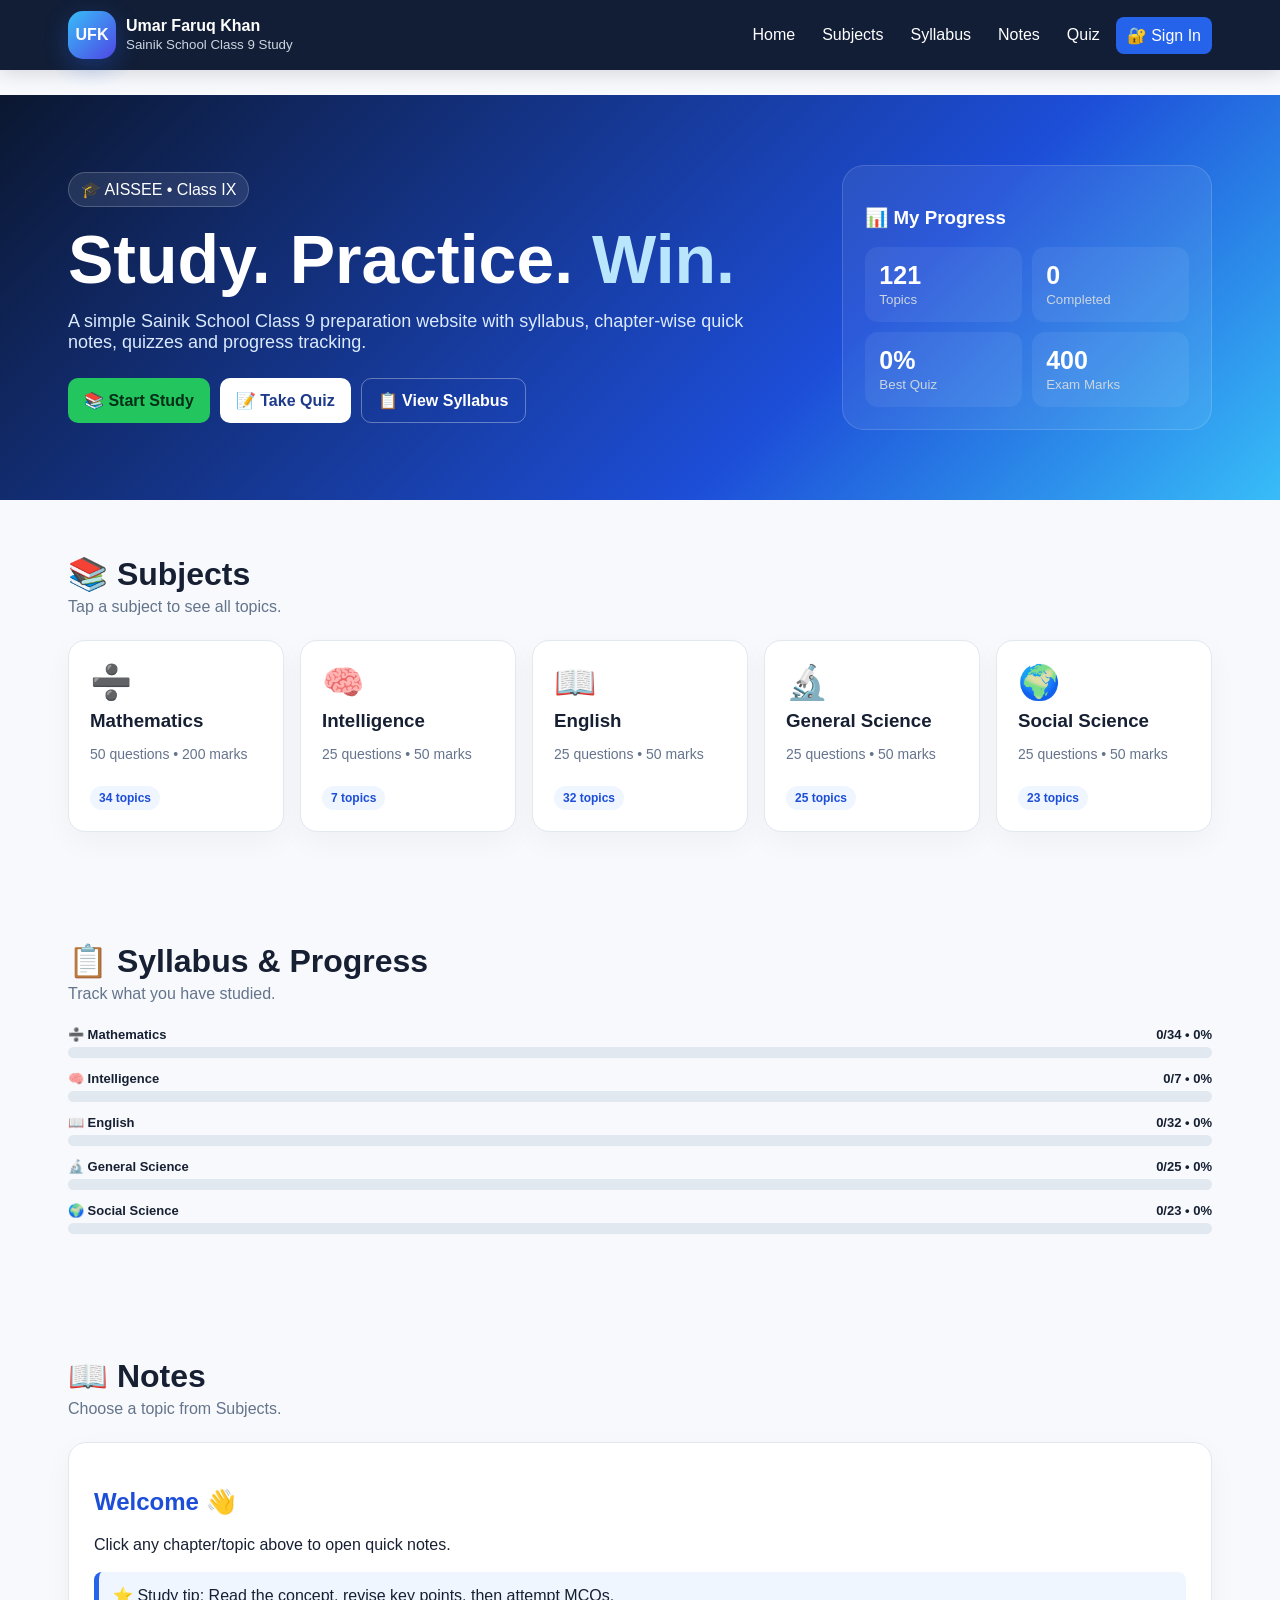
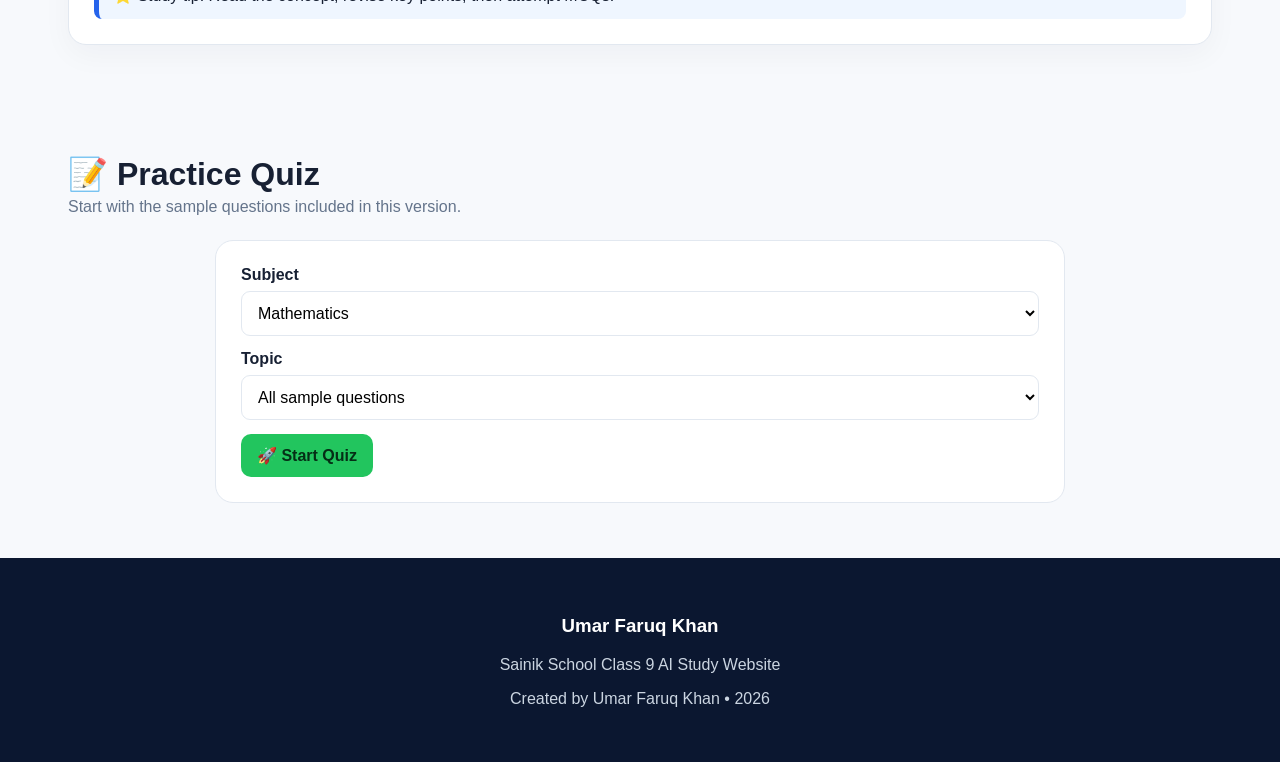
==== commit dfa029a9: "Update index.html" ====
--- a/index.html
+++ b/index.html
@@ -1,358 +1,238 @@
-<!DOCTYPE html>
+<!doctype html>
 <html lang="en">
 <head>
-<meta charset="UTF-8">
-<meta name="viewport" content="width=device-width, initial-scale=1.0">
-<title>UFK Sainik School Class 9 AI Study</title>
-<meta name="description" content="Umar Faruq Khan - Sainik School Class 9 AI Study Website">
+<meta charset="utf-8">
+<meta name="viewport" content="width=device-width,initial-scale=1">
+<title>UFK Sainik School Class 9 Study</title>
+<meta name="description" content="Sainik School Class 9 study website by Umar Faruq Khan">
 <style>
-:root{
-  --primary:#2563eb;--primary2:#1d4ed8;--dark:#0f172a;--bg:#f5f7fb;
-  --card:#fff;--text:#172033;--muted:#64748b;--green:#16a34a;
-  --border:#e2e8f0;--shadow:0 12px 35px rgba(15,23,42,.08)
-}
-*{box-sizing:border-box;margin:0;padding:0}
-html{scroll-behavior:smooth}
-body{font-family:Inter,Segoe UI,Arial,sans-serif;background:var(--bg);color:var(--text);line-height:1.55}
-button{font:inherit}
-header{position:sticky;top:0;z-index:1000;background:rgba(15,23,42,.96);backdrop-filter:blur(12px);color:#fff;border-bottom:1px solid rgba(255,255,255,.1)}
-.nav{max-width:1200px;margin:auto;padding:12px 20px;display:flex;align-items:center;justify-content:space-between;gap:18px}
-.brand{display:flex;align-items:center;gap:12px;text-decoration:none;color:#fff}
-.logo{width:46px;height:46px;border-radius:14px;background:linear-gradient(135deg,#60a5fa,#7c3aed);display:grid;place-items:center;font-weight:900;font-size:17px;box-shadow:0 8px 22px rgba(37,99,235,.35);position:relative;overflow:hidden}
-.logo:after{content:"";position:absolute;width:55px;height:12px;background:rgba(255,255,255,.22);transform:rotate(-35deg);top:5px;left:-18px}
-.brand-title{font-weight:800}.brand-sub{font-size:11px;color:#cbd5e1}
-.navlinks{display:flex;flex-wrap:wrap;gap:6px}.navlinks button{background:transparent;border:0;color:#fff;padding:9px 12px;border-radius:9px;cursor:pointer}.navlinks button:hover{background:#1e293b}
-.hero{background:radial-gradient(circle at 20% 20%,#3b82f6 0,#1e3a8a 35%,#0f172a 100%);color:#fff;padding:72px 20px 64px}
-.hero-inner{max-width:1200px;margin:auto;display:grid;grid-template-columns:1.4fr .8fr;gap:35px;align-items:center}
-.badge{display:inline-flex;background:rgba(255,255,255,.12);border:1px solid rgba(255,255,255,.18);padding:7px 12px;border-radius:999px;font-size:13px;margin-bottom:16px}
-.hero h1{font-size:clamp(34px,5vw,62px);line-height:1.05;margin-bottom:16px}.hero h1 span{color:#93c5fd}
-.hero p{color:#dbeafe;max-width:720px;font-size:18px}.hero-actions{display:flex;gap:12px;flex-wrap:wrap;margin-top:26px}
-.btn{border:0;border-radius:11px;padding:12px 18px;cursor:pointer;font-weight:800}.btn-primary{background:#22c55e;color:#052e16}.btn-light{background:#fff;color:#1e3a8a}.btn-outline{background:transparent;color:#fff;border:1px solid rgba(255,255,255,.35)}
-.hero-card{background:rgba(255,255,255,.1);border:1px solid rgba(255,255,255,.18);border-radius:22px;padding:24px;box-shadow:0 20px 50px rgba(0,0,0,.18)}
-.hero-card h3{margin-bottom:12px}.stats{display:grid;grid-template-columns:repeat(2,1fr);gap:12px}.stat{background:rgba(255,255,255,.08);padding:15px;border-radius:14px}.stat b{display:block;font-size:26px}.stat span{font-size:12px;color:#cbd5e1}
-.container{max-width:1200px;margin:auto;padding:55px 20px}.section-head{display:flex;justify-content:space-between;align-items:end;gap:20px;margin-bottom:25px}.section-head h2{font-size:32px}.section-head p{color:var(--muted)}
-.subject-grid{display:grid;grid-template-columns:repeat(auto-fit,minmax(220px,1fr));gap:18px}
-.subject-card{background:var(--card);border:1px solid var(--border);border-radius:18px;padding:22px;box-shadow:var(--shadow);cursor:pointer;transition:.2s;position:relative;overflow:hidden}
-.subject-card:hover{transform:translateY(-5px);border-color:#93c5fd}.subject-icon{font-size:36px}.subject-card h3{margin:8px 0 4px}.subject-card p{color:var(--muted);font-size:14px}.count{display:inline-block;margin-top:12px;background:#eff6ff;color:#1d4ed8;padding:5px 9px;border-radius:999px;font-size:12px;font-weight:800}
-.panel{display:none;background:#fff;border:1px solid var(--border);border-radius:20px;box-shadow:var(--shadow);padding:25px;margin-top:22px}.panel.active{display:block}
-.tabs{display:flex;gap:8px;flex-wrap:wrap;margin-bottom:20px}.tab{border:1px solid var(--border);background:#fff;padding:9px 13px;border-radius:9px;cursor:pointer}.tab.active,.tab:hover{background:#eff6ff;border-color:#93c5fd;color:#1d4ed8;font-weight:800}
-.topic-grid{display:grid;grid-template-columns:repeat(auto-fit,minmax(260px,1fr));gap:12px}.topic{background:#f8fafc;border:1px solid var(--border);border-radius:13px;padding:15px;cursor:pointer;display:flex;justify-content:space-between;gap:12px;align-items:center}.topic:hover{background:#eff6ff}.topic small{color:var(--muted)}.topic.done{border-color:#86efac;background:#f0fdf4}.check{font-size:18px}
-.note-box{background:#fff;border:1px solid var(--border);border-radius:18px;padding:28px;box-shadow:var(--shadow)}.note-box h2{color:#1d4ed8;margin-bottom:8px}.note-box h3{margin-top:22px;margin-bottom:8px;color:#334155}.note-box ul{margin-left:22px}.note-box li{margin:6px 0}.tip{background:#eff6ff;border-left:5px solid var(--primary);padding:15px;border-radius:8px;margin-top:18px}
-.progress-wrap{background:#e2e8f0;border-radius:999px;height:12px;overflow:hidden;margin:10px 0}.progress-bar{height:100%;background:linear-gradient(90deg,#2563eb,#7c3aed);width:0;transition:.3s}.progress-row{margin:14px 0}.progress-label{display:flex;justify-content:space-between;font-size:13px;font-weight:800}
-.quiz{background:#fff;border:1px solid var(--border);border-radius:20px;padding:26px;box-shadow:var(--shadow);max-width:900px;margin:auto}.select{width:100%;padding:12px;border:1px solid var(--border);border-radius:10px;margin:7px 0 15px;background:#fff}.question{font-size:21px;font-weight:800;margin:15px 0}.answer{display:block;width:100%;text-align:left;background:#f8fafc;border:2px solid var(--border);padding:13px;border-radius:10px;margin:9px 0;cursor:pointer}.answer:hover{background:#eff6ff}.answer.correct{background:#dcfce7;border-color:#22c55e}.answer.wrong{background:#fee2e2;border-color:#ef4444}.quiz-msg{font-weight:800;margin:15px 0}.hidden{display:none!important}
-.syllabus-note{background:#f8fafc;border:1px solid var(--border);padding:14px;border-radius:12px;color:#475569;margin-bottom:20px}
-footer{background:#0f172a;color:#cbd5e1;text-align:center;padding:40px 20px}footer h3{color:#fff;margin-bottom:6px}
-.modal{position:fixed;inset:0;background:rgba(2,6,23,.65);display:none;align-items:center;justify-content:center;padding:20px;z-index:2000}.modal.open{display:flex}.modal-card{background:#fff;max-width:850px;width:100%;max-height:88vh;overflow:auto;border-radius:20px;padding:28px;position:relative}.close{position:absolute;right:16px;top:12px;border:0;background:#f1f5f9;border-radius:9px;width:38px;height:38px;cursor:pointer;font-size:20px}
-@media(max-width:800px){.hero-inner{grid-template-columns:1fr}.nav{align-items:flex-start;flex-direction:column}.navlinks{width:100%;overflow:auto}.hero{padding-top:50px}.section-head{align-items:flex-start;flex-direction:column}}
+:root{--blue:#2563eb;--navy:#0b1730;--sky:#eff6ff;--bg:#f7f9fc;--card:#fff;--text:#172033;--muted:#64748b;--line:#e2e8f0;--green:#16a34a;--red:#dc2626}
+*{box-sizing:border-box}html{scroll-behavior:smooth}body{margin:0;font-family:Segoe UI,Arial,sans-serif;background:var(--bg);color:var(--text)}
+button,select{font:inherit}.wrap{max-width:1180px;margin:auto;padding:0 18px}
+header{position:sticky;top:0;z-index:10;background:rgba(11,23,48,.97);color:#fff;box-shadow:0 4px 18px #0002}
+.nav{min-height:70px;display:flex;align-items:center;justify-content:space-between;gap:15px}.brand{display:flex;align-items:center;gap:10px}.logo{width:48px;height:48px;border-radius:15px;background:linear-gradient(135deg,#38bdf8,#4f46e5);display:grid;place-items:center;font-weight:900;box-shadow:0 8px 25px #2563eb55}.brand b{display:block}.brand small{color:#cbd5e1}.links{display:flex;gap:5px;flex-wrap:wrap}.links button{border:0;background:transparent;color:#fff;padding:9px 11px;border-radius:8px;cursor:pointer}.links button:hover{background:#ffffff18}
+.hero{background:linear-gradient(135deg,#0b1730,#1d4ed8 65%,#38bdf8);color:#fff;padding:70px 0}.hero-grid{display:grid;grid-template-columns:1.4fr .7fr;gap:35px;align-items:center}.tag{display:inline-block;background:#ffffff18;border:1px solid #ffffff33;padding:7px 12px;border-radius:999px}.hero h1{font-size:clamp(38px,6vw,68px);line-height:1;margin:18px 0}.hero h1 span{color:#bae6fd}.hero p{font-size:18px;color:#dbeafe;max-width:700px}.actions{display:flex;gap:10px;flex-wrap:wrap;margin-top:25px}.btn{border:0;border-radius:10px;padding:12px 16px;font-weight:800;cursor:pointer}.primary{background:#22c55e;color:#052e16}.light{background:#fff;color:#1e3a8a}.outline{background:transparent;border:1px solid #ffffff55;color:#fff}.dash{background:#ffffff12;border:1px solid #ffffff25;border-radius:22px;padding:22px}.stats{display:grid;grid-template-columns:1fr 1fr;gap:10px;margin-top:15px}.stat{background:#ffffff10;border-radius:13px;padding:14px}.stat strong{font-size:25px;display:block}.stat small{color:#cbd5e1}
+section{padding:55px 0}.head{margin-bottom:24px}.head h2{font-size:32px;margin:0 0 5px}.head p{color:var(--muted);margin:0}
+.cards{display:grid;grid-template-columns:repeat(auto-fit,minmax(210px,1fr));gap:16px}.card{background:var(--card);border:1px solid var(--line);border-radius:17px;padding:21px;box-shadow:0 10px 30px #0f172a0a;cursor:pointer;transition:.18s}.card:hover{transform:translateY(-4px);border-color:#93c5fd}.icon{font-size:34px}.card h3{margin:8px 0 3px}.card p{color:var(--muted);font-size:14px}.pill{display:inline-block;background:var(--sky);color:#1d4ed8;padding:5px 9px;border-radius:999px;font-size:12px;font-weight:800;margin-top:10px}
+.panel{display:none;margin-top:18px;background:#fff;border:1px solid var(--line);border-radius:18px;padding:22px}.panel.show{display:block}.topics{display:grid;grid-template-columns:repeat(auto-fit,minmax(250px,1fr));gap:10px}.topic{border:1px solid var(--line);background:#f8fafc;border-radius:12px;padding:13px;cursor:pointer;display:flex;justify-content:space-between;gap:10px}.topic:hover{background:#eff6ff}.topic.done{background:#f0fdf4;border-color:#86efac}
+.progress{height:11px;background:#e2e8f0;border-radius:99px;overflow:hidden}.bar{height:100%;background:linear-gradient(90deg,#2563eb,#7c3aed);width:0}.prow{margin:13px 0}.prow-top{display:flex;justify-content:space-between;font-size:13px;font-weight:800;margin-bottom:5px}
+.notes{background:#fff;border:1px solid var(--line);border-radius:18px;padding:25px;box-shadow:0 10px 30px #0f172a0a}.notes h2{color:#1d4ed8}.notes li{margin:7px 0}.tip{background:#eff6ff;border-left:5px solid #2563eb;padding:14px;border-radius:8px;margin-top:18px}
+.quiz{max-width:850px;margin:auto;background:#fff;border:1px solid var(--line);border-radius:18px;padding:25px}.select{width:100%;padding:12px;border:1px solid var(--line);border-radius:9px;margin:7px 0 14px;background:#fff}.q{font-size:21px;font-weight:800;margin:17px 0}.ans{display:block;width:100%;text-align:left;padding:13px;border:2px solid var(--line);background:#f8fafc;border-radius:10px;margin:8px 0;cursor:pointer}.ans.correct{border-color:#22c55e;background:#dcfce7}.ans.wrong{border-color:#ef4444;background:#fee2e2}.msg{font-weight:800;margin:14px 0}.hide{display:none}
+footer{background:#0b1730;color:#cbd5e1;text-align:center;padding:38px}footer h3{color:#fff}
+
+.auth-btn{background:#2563eb!important}
+.user-chip{display:none;align-items:center;gap:8px;background:#ffffff12;border:1px solid #ffffff25;padding:7px 10px;border-radius:999px;font-size:13px}
+.user-chip.show{display:flex}.avatar{width:28px;height:28px;border-radius:50%;display:grid;place-items:center;background:#38bdf8;color:#082f49;font-weight:900}
+.auth-overlay{position:fixed;inset:0;background:#020617aa;display:none;align-items:center;justify-content:center;padding:18px;z-index:100}
+.auth-overlay.open{display:flex}.auth-card{background:#fff;width:min(430px,100%);border-radius:20px;padding:28px;box-shadow:0 25px 80px #0005;position:relative}
+.auth-card h2{margin:0 0 6px}.auth-card p{color:#64748b}.auth-input{width:100%;padding:12px;border:1px solid #cbd5e1;border-radius:10px;margin:7px 0 12px;outline:none}.auth-input:focus{border-color:#2563eb;box-shadow:0 0 0 3px #2563eb18}
+.auth-tabs{display:flex;gap:6px;background:#f1f5f9;padding:5px;border-radius:10px;margin:18px 0}.auth-tab{flex:1;border:0;padding:9px;border-radius:8px;background:transparent;cursor:pointer;font-weight:800}.auth-tab.active{background:#fff;box-shadow:0 2px 8px #0f172a12;color:#1d4ed8}
+.auth-error{color:#dc2626;font-size:13px;min-height:20px;margin:2px 0 7px}.close-auth{position:absolute;right:14px;top:12px;border:0;background:#f1f5f9;border-radius:8px;width:36px;height:36px;cursor:pointer;font-size:20px}
+.profile-box{display:none;background:#fff;border:1px solid #e2e8f0;border-radius:18px;padding:20px;margin-bottom:20px;box-shadow:0 10px 30px #0f172a0a}.profile-box.show{display:block}.profile-box strong{font-size:20px}
+
+@media(max-width:760px){.nav{align-items:flex-start;flex-direction:column;padding:10px 0}.links{overflow:auto;width:100%}.hero-grid{grid-template-columns:1fr}.hero{padding:50px 0}}
 </style>
 </head>
 <body>
-
-<header>
-  <div class="nav">
-    <a class="brand" href="#home">
-      <div class="logo">UFK</div>
-      <div><div class="brand-title">Umar Faruq Khan</div><div class="brand-sub">Sainik School Class 9 AI Study</div></div>
-    </a>
-    <div class="navlinks">
-      <button onclick="go('home')">Home</button>
-      <button onclick="go('syllabus')">Syllabus</button>
-      <button onclick="go('subjects')">Subjects</button>
-      <button onclick="go('notes')">Notes</button>
-      <button onclick="go('quiz')">Quiz</button>
-    </div>
+<header><div class="wrap nav">
+  <div class="brand"><div class="logo">UFK</div><div><b>Umar Faruq Khan</b><small>Sainik School Class 9 Study</small></div></div>
+  <div class="links">
+    <button onclick="go('home')">Home</button><button onclick="go('subjects')">Subjects</button><button onclick="go('syllabus')">Syllabus</button><button onclick="go('notes')">Notes</button><button onclick="go('quiz')">Quiz</button>
+    <span class="user-chip" id="userChip"><span class="avatar" id="avatar">U</span><span id="userNameTop">Student</span></span>
+    <button class="auth-btn" id="authBtn" onclick="openAuth()">🔐 Sign In</button>
   </div>
-</header>
-
-<section class="hero" id="home">
-  <div class="hero-inner">
-    <div>
-      <div class="badge">🎓 Class 9 • AISSEE Preparation</div>
-      <h1>Study smarter with <span>UFK AI Study</span></h1>
-      <p>Chapter-wise syllabus, quick notes, practice quiz and progress tracking for Sainik School Class 9 preparation.</p>
-      <div class="hero-actions">
-        <button class="btn btn-primary" onclick="go('subjects')">📚 Start Studying</button>
-        <button class="btn btn-light" onclick="go('syllabus')">📋 View Syllabus</button>
-        <button class="btn btn-outline" onclick="go('quiz')">📝 Take Quiz</button>
-      </div>
-    </div>
-    <div class="hero-card">
-      <h3>📊 Your Study Dashboard</h3>
-      <div class="stats">
-        <div class="stat"><b id="totalTopics">0</b><span>Syllabus Topics</span></div>
-        <div class="stat"><b id="doneTopics">0</b><span>Completed</span></div>
-        <div class="stat"><b id="quizBest">0%</b><span>Best Quiz Score</span></div>
-        <div class="stat"><b>150</b><span>AISSEE Questions</span></div>
-      </div>
-    </div>
+</div></header>
+
+<main id="home">
+<section id="profile" class="wrap" style="padding-top:25px;padding-bottom:0">
+  <div class="profile-box" id="profileBox">
+    <strong>👋 Welcome, <span id="profileName">Student</span>!</strong>
+    <p id="profileEmail" style="margin:4px 0 10px;color:#64748b"></p>
+    <button class="btn primary" onclick="logout()">🚪 Logout</button>
   </div>
 </section>
-
-<section class="container" id="syllabus">
-  <div class="section-head">
-    <div><h2>📋 Complete Syllabus</h2><p>Click any topic to open its quick notes.</p></div>
-  </div>
-  <div class="syllabus-note">
-    <b>Exam pattern:</b> Class IX AISSEE 2026 has 150 questions and 400 marks: Mathematics 50/200, Intelligence 25/50, English 25/50, General Science 25/50 and Social Science 25/50. There is no negative marking. The Class IX paper is in English. 
-  </div>
-  <div id="progressArea"></div>
-</section>
-
-<section class="container" id="subjects">
-  <div class="section-head">
-    <div><h2>📚 Subjects</h2><p>Select a subject, then choose a chapter/topic.</p></div>
-  </div>
-  <div class="subject-grid" id="subjectGrid"></div>
-  <div class="panel" id="topicPanel">
-    <div class="section-head">
-      <div><h2 id="selectedSubjectTitle"></h2><p id="selectedSubjectDesc"></p></div>
-      <button class="btn" onclick="go('notes')">📖 Open Notes</button>
+<section class="hero"><div class="wrap hero-grid">
+  <div><span class="tag">🎓 AISSEE • Class IX</span><h1>Study. Practice. <span>Win.</span></h1>
+  <p>A simple Sainik School Class 9 preparation website with syllabus, chapter-wise quick notes, quizzes and progress tracking.</p>
+  <div class="actions"><button class="btn primary" onclick="go('subjects')">📚 Start Study</button><button class="btn light" onclick="go('quiz')">📝 Take Quiz</button><button class="btn outline" onclick="go('syllabus')">📋 View Syllabus</button></div></div>
+  <div class="dash"><h3>📊 My Progress</h3><div class="stats"><div class="stat"><strong id="total">0</strong><small>Topics</small></div><div class="stat"><strong id="done">0</strong><small>Completed</small></div><div class="stat"><strong id="best">0%</strong><small>Best Quiz</small></div><div class="stat"><strong>400</strong><small>Exam Marks</small></div></div></div>
+</div></section>
+
+<section id="subjects"><div class="wrap"><div class="head"><h2>📚 Subjects</h2><p>Tap a subject to see all topics.</p></div><div class="cards" id="subjectCards"></div><div class="panel" id="topicPanel"><div class="head"><h2 id="subjectTitle"></h2><p id="subjectInfo"></p></div><div class="topics" id="topicList"></div></div></div></section>
+
+<section id="syllabus"><div class="wrap"><div class="head"><h2>📋 Syllabus & Progress</h2><p>Track what you have studied.</p></div><div id="progressList"></div></div></section>
+
+<section id="notes"><div class="wrap"><div class="head"><h2>📖 Notes</h2><p>Choose a topic from Subjects.</p></div><div class="notes" id="notesBox"><h2>Welcome 👋</h2><p>Click any chapter/topic above to open quick notes.</p><div class="tip">⭐ Study tip: Read the concept, revise key points, then attempt MCQs.</div></div></div></section>
+
+<section id="quiz"><div class="wrap"><div class="head"><h2>📝 Practice Quiz</h2><p>Start with the sample questions included in this version.</p></div><div class="quiz">
+<div id="setup"><label><b>Subject</b></label><select class="select" id="qs" onchange="fillTopics()"></select><label><b>Topic</b></label><select class="select" id="qt"></select><button class="btn primary" onclick="start()">🚀 Start Quiz</button></div>
+<div id="quizbox" class="hide"><small id="counter"></small><div class="q" id="question"></div><div id="answers"></div><div class="msg" id="message"></div><button class="btn primary hide" id="next" onclick="next()">Next →</button></div>
+<div id="result" class="hide" style="text-align:center"><h2>🎉 Quiz Complete</h2><p id="score"></p><button class="btn primary" onclick="resetQuiz()">Try Again</button></div>
+</div></div></section>
+</main>
+
+
+<div class="auth-overlay" id="authOverlay">
+  <div class="auth-card">
+    <button class="close-auth" onclick="closeAuth()">×</button>
+    <h2>🔐 UFK Student Account</h2>
+    <p>Sign in to keep your study progress on this browser.</p>
+    <div class="auth-tabs">
+      <button class="auth-tab active" id="loginTab" onclick="switchAuth('login')">Sign In</button>
+      <button class="auth-tab" id="signupTab" onclick="switchAuth('signup')">Create Account</button>
     </div>
-    <div class="topic-grid" id="topicGrid"></div>
-  </div>
-</section>
-
-<section class="container" id="notes">
-  <div class="section-head"><div><h2>📖 Notes</h2><p>Click a syllabus topic to read quick notes.</p></div></div>
-  <div class="note-box" id="notesBox">
-    <h2>Welcome to Notes</h2>
-    <p>Select a topic from the Syllabus or Subjects section.</p>
-    <div class="tip">💡 Tip: After studying a topic, mark it as completed. Your progress is saved in this browser.</div>
-  </div>
-</section>
-
-<section class="container" id="quiz">
-  <div class="section-head"><div><h2>📝 Quiz</h2><p>Practice questions by subject and chapter.</p></div></div>
-  <div class="quiz">
-    <div id="quizSetup">
-      <label><b>Subject</b></label>
-      <select class="select" id="quizSubject" onchange="updateQuizTopics()"></select>
-      <label><b>Topic</b></label>
-      <select class="select" id="quizTopic"></select>
-      <button class="btn btn-primary" onclick="startQuiz()">🚀 Start Quiz</button>
+    <div id="authForm">
+      <label><b id="nameLabel" class="hide">Full Name</b></label>
+      <input class="auth-input hide" id="authName" placeholder="Your name">
+      <label><b>Email</b></label>
+      <input class="auth-input" id="authEmail" type="email" placeholder="student@example.com" autocomplete="email">
+      <label><b>Password</b></label>
+      <input class="auth-input" id="authPassword" type="password" placeholder="At least 6 characters" autocomplete="current-password">
+      <div class="auth-error" id="authError"></div>
+      <button class="btn primary" style="width:100%" id="authSubmit" onclick="submitAuth()">Sign In</button>
     </div>
-    <div id="quizBox" class="hidden">
-      <div id="qCount"></div>
-      <div class="question" id="qText"></div>
-      <div id="answers"></div>
-      <div class="quiz-msg" id="qMsg"></div>
-      <button class="btn btn-primary hidden" id="nextBtn" onclick="nextQuestion()">Next →</button>
-    </div>
-    <div id="quizResult" class="hidden" style="text-align:center">
-      <h2>🎉 Quiz Completed!</h2>
-      <p id="scoreText"></p>
-      <button class="btn btn-primary" onclick="restartQuiz()">Try Again</button>
-    </div>
-  </div>
-</section>
-
-<footer>
-  <h3>Umar Faruq Khan</h3>
-  <p>Sainik School Class 9 AI Study Website</p>
-  <p>Created by Umar Faruq Khan</p>
-  <p>© 2026 UFK Study</p>
-</footer>
-
-<div class="modal" id="noteModal">
-  <div class="modal-card">
-    <button class="close" onclick="closeModal()">×</button>
-    <div id="modalContent"></div>
+    <p style="font-size:12px;margin-top:15px">Demo/local account: data is stored in this browser's localStorage. It is not a secure online authentication service.</p>
   </div>
 </div>
 
+<footer><h3>Umar Faruq Khan</h3><p>Sainik School Class 9 AI Study Website</p><p>Created by Umar Faruq Khan • 2026</p></footer>
+
 <script>
-/* AISSEE Class IX 2026 topic list, organized for this study website. */
-const syllabus={
-"Mathematics":[
-"Rational Numbers","Linear Equations in One Variable","Understanding Quadrilaterals","Triangle and its Properties","Angle Sum Property","Pythagoras Theorem","Squares and Square Roots","Cubes and Cube Roots","Comparing Quantities","Percentage","Profit and Loss","Algebraic Expressions","Simple Interest","Compound Interest","Discount","Visualizing Solid Shapes","2D and 3D Shapes","Euler's Formula","Mensuration","Area and Perimeters","Volume and Surface Area","Exponents and Powers","Direct and Inverse Proportion","Factorization","Data Handling","Bar Graph","Line Graph","Playing with Numbers","Divisibility Test","Statistics","Mean, Mode, Median","Probability","Parallel Lines","Time and Work"
-],
-"Intelligence":[
-"Analogies - Mathematical & Verbal","Spatial and Mathematical Patterns","Classification","Visual & Logical Reasoning","Series and Sequences","Critical Thinking & Problem Solving","Familial Relations"
-],
-"English":[
-"Spotting Errors","Comprehension Passage","Antonyms","Synonyms","Prepositions","Articles","Types of Verbs","Tense Forms","Narration","Modals","Confusing Words","Subject-Verb Agreement","Correct Spellings","Order of Words","Idioms and Phrases","Sentence Improvement","Change of Sentence","Sentence Formation","Phrases and Clauses","Kinds of Noun","Adjectives","Interjection","Question Tags","Adverbs","Conjunctions","Conditions","Comparison of Adjectives","Voices","Types of Sentences","Personal Pronoun","Change of Gender","Change of Number"
-],
-"General Science":[
-"Fossil Fuel: Coal and Petroleum","Combustion and Flame","Cell Structure and Function","Reproduction in Plants and Animals","Force, Friction and Pressure","Sound","Reflection and Dispersion of Light","Metals and Non-Metals","Synthetic Fibres and Plastics","Chemical Effects of Electric Current","Stars and Solar System","Pollution of Air and Water","Global Warming","Micro-organisms","Natural Phenomena","Calorific Value of Fuel","Electroplating","Types of Friction","Cropping Seasons","Agricultural Practices","Conservation of Plants and Animals","Biosphere Reserves, National Parks and Sanctuaries","Adolescence","Changes During Puberty","Endocrine Glands and Hormones"
-],
-"Social Science":[
-"Geographical Diversity of India","Resources and their Conservation","Weather and Climate","Landforms and Life","Locating Places on Earth","Oceans and Continents","Types of Government","Constitution of India","Universal Franchise and Electoral System","Parliament System","Grassroot Democracy","From Barter to Money","Understanding Market","Economic Activity Around Us","Beginning of Indian Civilization","India's Cultural Roots","New Beginnings: Cities and States","Rise of Empire","Age of Reorganization","Gupta Era","Reshaping India's Political Map","Rise of Marathas","Colonial Era in India"
-]
+const data={
+"Mathematics":["Rational Numbers","Linear Equations in One Variable","Understanding Quadrilaterals","Triangle and its Properties","Angle Sum Property","Pythagoras Theorem","Squares and Square Roots","Cubes and Cube Roots","Comparing Quantities","Percentage","Profit and Loss","Algebraic Expressions","Simple Interest","Compound Interest","Discount","Visualizing Solid Shapes","2D and 3D Shapes","Euler's Formula","Mensuration","Area and Perimeters","Volume and Surface Area","Exponents and Powers","Direct and Inverse Proportion","Factorization","Data Handling","Bar Graph","Line Graph","Playing with Numbers","Divisibility Test","Statistics","Mean, Mode, Median","Probability","Parallel Lines","Time and Work"],
+"Intelligence":["Analogies - Mathematical & Verbal","Spatial and Mathematical Patterns","Classification","Visual & Logical Reasoning","Series and Sequences","Critical Thinking & Problem Solving","Familial Relations"],
+"English":["Spotting Errors","Comprehension Passage","Antonyms","Synonyms","Prepositions","Articles","Types of Verbs","Tense Forms","Narration","Modals","Confusing Words","Subject-Verb Agreement","Correct Spellings","Order of Words","Idioms and Phrases","Sentence Improvement","Change of Sentence","Sentence Formation","Phrases and Clauses","Kinds of Noun","Adjectives","Interjection","Question Tags","Adverbs","Conjunctions","Conditions","Comparison of Adjectives","Voices","Types of Sentences","Personal Pronoun","Change of Gender","Change of Number"],
+"General Science":["Fossil Fuel: Coal and Petroleum","Combustion and Flame","Cell Structure and Function","Reproduction in Plants and Animals","Force, Friction and Pressure","Sound","Reflection and Dispersion of Light","Metals and Non-Metals","Synthetic Fibres and Plastics","Chemical Effects of Electric Current","Stars and Solar System","Pollution of Air and Water","Global Warming","Micro-organisms","Natural Phenomena","Calorific Value of Fuel","Electroplating","Types of Friction","Cropping Seasons","Agricultural Practices","Conservation of Plants and Animals","Biosphere Reserves, National Parks and Sanctuaries","Adolescence","Changes During Puberty","Endocrine Glands and Hormones"],
+"Social Science":["Geographical Diversity of India","Resources and their Conservation","Weather and Climate","Landforms and Life","Locating Places on Earth","Oceans and Continents","Types of Government","Constitution of India","Universal Franchise and Electoral System","Parliament System","Grassroot Democracy","From Barter to Money","Understanding Market","Economic Activity Around Us","Beginning of Indian Civilization","India's Cultural Roots","New Beginnings: Cities and States","Rise of Empire","Age of Reorganization","Gupta Era","Reshaping India's Political Map","Rise of Marathas","Colonial Era in India"]
 };
-
-const icons={"Mathematics":"➗","Intelligence":"🧠","English":"📖","General Science":"🔬","Social Science":"🌍"};
-const desc={"Mathematics":"50 questions • 200 marks","Intelligence":"25 questions • 50 marks","English":"25 questions • 50 marks","General Science":"25 questions • 50 marks","Social Science":"25 questions • 50 marks"};
-
-const detailedNotes={
-"Rational Numbers":["A rational number can be written as p/q where p and q are integers and q is not zero.","Learn standard form, comparison, operations and properties of rational numbers.","For AISSEE, practise quick calculations and sign rules."],
-"Linear Equations in One Variable":["A linear equation in one variable can be solved by keeping the variable terms on one side and constants on the other.","Example: 2x + 4 = 10 gives 2x = 6 and x = 3.","Always verify the final value in the original equation."],
-"Understanding Quadrilaterals":["A quadrilateral has four sides. Important types include parallelogram, rectangle, square, rhombus and trapezium.","The sum of the interior angles of a quadrilateral is 360°.","Remember the defining properties of each special quadrilateral."],
-"Triangle and its Properties":["A triangle has three sides and three angles.","The sum of the three interior angles is 180°.","Know different types of triangles by sides and angles."],
-"Angle Sum Property":["The interior angles of a triangle add up to 180°.","Use this property to find missing angles in diagrams.","Also practise exterior-angle questions."],
-"Pythagoras Theorem":["In a right-angled triangle, the square of the hypotenuse equals the sum of the squares of the other two sides: c²=a²+b².","The hypotenuse is opposite the right angle."],
-"Squares and Square Roots":["A square number is the product of an integer with itself.","The square root of n is a number whose square is n.","Learn perfect squares and methods for finding square roots."],
-"Cubes and Cube Roots":["A cube is the product of a number three times.","The cube root of n is the number whose cube is n.","Memorise common perfect cubes for speed."],
-"Percentage":["Percentage means 'per hundred'. x% = x/100.","Use percentage change, profit/loss and discount formulas carefully.","Convert fractions and decimals to percentages quickly."],
-"Profit and Loss":["Profit = Selling Price - Cost Price.","Loss = Cost Price - Selling Price.","Profit% = Profit/Cost Price × 100 and Loss% = Loss/Cost Price × 100."],
-"Motion":["Motion means a change in position with time relative to a reference point.","Speed = Distance ÷ Time.","Keep units consistent before calculating."],
-"Force, Friction and Pressure":["Force is a push or pull that can change motion or shape.","Friction opposes relative motion between surfaces.","Pressure is force acting per unit area."],
-"Sound":["Sound is produced by vibrating objects and needs a medium to travel.","Pitch is related to frequency; loudness is related to amplitude.","Sound cannot travel through a vacuum."],
-"Cell Structure and Function":["The cell is the basic structural and functional unit of life.","Know the roles of cell membrane, cytoplasm, nucleus, mitochondria and vacuoles.","Compare plant and animal cells."],
-"Fossil Fuel: Coal and Petroleum":["Coal and petroleum are fossil fuels formed over very long periods from ancient organic matter.","They are non-renewable resources.","Know common products and environmental effects."],
-"Spotting Errors":["Check subject-verb agreement, tense, articles, prepositions, pronouns and word order.","Read the complete sentence before choosing the error.","Practise identifying one error at a time."],
-"Comprehension Passage":["Read the passage once for the main idea and again for details.","Answer from the passage rather than guessing from outside knowledge.","Watch for synonyms and inference-based questions."],
-"Synonyms":["Synonyms are words with similar meanings.","Build vocabulary in groups and learn words in context.","Example: happy—joyful."],
-"Antonyms":["Antonyms are words with opposite meanings.","Learn common pairs and check the part of speech before answering."],
-"Prepositions":["Prepositions show relationships such as place, time or direction.","Common examples include in, on, at, by, from, to, under and between."],
-"Articles":["A and an are indefinite articles; the is the definite article.","Use a before a consonant sound and an before a vowel sound."],
-"Tense Forms":["Tense indicates the time of an action.","Revise present, past and future forms and their common structures."],
-"Narration":["Direct speech gives the speaker's exact words; indirect speech reports the meaning.","Watch changes in pronouns, tense and time expressions."],
-"Analogies - Mathematical & Verbal":["An analogy compares relationships between two pairs.","Find the exact relationship in the first pair and apply it to the second."],
-"Classification":["Classification asks you to find the item that does not share the common property.","Check category, shape, number pattern, meaning or function."],
-"Series and Sequences":["Look for common differences, multiplication, alternating patterns or other repeated rules.","Write the changes between consecutive terms to reveal the pattern."],
-"Visual & Logical Reasoning":["Break a visual problem into position, rotation, size, direction and pattern changes.","Eliminate impossible options first."],
-"Familial Relations":["Draw a small family tree for complex blood-relation questions.","Translate phrases such as mother's brother or father's sister carefully."],
-"Geographical Diversity of India":["India has diverse mountains, plains, plateaus, deserts, coasts and islands.","Connect physical features with climate, agriculture and human activity."],
-"Resources and their Conservation":["Resources can be natural, human-made or human resources.","Conservation means using resources carefully and sustainably."],
-"Weather and Climate":["Weather is the short-term condition of the atmosphere; climate describes long-term patterns.","Know factors such as temperature, rainfall, pressure and winds."],
-"Types of Government":["Governments organise public affairs and exercise authority.","Know basic features of democracy and other forms of government."],
-"Constitution of India":["The Constitution provides the framework for government and citizens' rights and duties.","Remember its role in defining institutions and principles."],
-"From Barter to Money":["Barter exchanges goods directly and can suffer from the double coincidence of wants.","Money makes exchange, pricing and saving easier."],
-"Understanding Market":["A market connects buyers and sellers.","Price, demand, supply, information and competition affect market outcomes."],
-"Beginning of Indian Civilization":["Study the major features, locations and cultural developments of early Indian civilisation.","Use timelines and maps to remember chronology and geography."],
-"Gupta Era":["The Gupta period is associated with important developments in science, mathematics, literature and art.","Revise major rulers, achievements and cultural contributions."]
+const icon={Mathematics:"➗",Intelligence:"🧠",English:"📖","General Science":"🔬","Social Science":"🌍"};
+const info={Mathematics:"50 questions • 200 marks",Intelligence:"25 questions • 50 marks",English:"25 questions • 50 marks","General Science":"25 questions • 50 marks","Social Science":"25 questions • 50 marks"};
+const note={
+"Rational Numbers":["A rational number is p/q where p and q are integers and q ≠ 0.","Revise comparison, addition, subtraction, multiplication and division.","Practise sign rules and standard form."],
+"Linear Equations in One Variable":["Keep variable terms on one side and constants on the other.","Example: 2x + 4 = 10 ⇒ x = 3.","Always check the answer in the original equation."],
+"Pythagoras Theorem":["For a right triangle, c² = a² + b².","The hypotenuse is opposite the right angle.","Use consistent units before calculating."],
+"Percentage":["x% = x/100.","Percentage change = change/original × 100.","Practise percentage, profit-loss and discount questions."],
+"Profit and Loss":["Profit = SP − CP; Loss = CP − SP.","Profit% = Profit/CP × 100.","Loss% = Loss/CP × 100."],
+"Cell Structure and Function":["The cell is the basic structural and functional unit of life.","Know nucleus, cytoplasm, cell membrane, mitochondria and vacuoles.","Compare plant and animal cells."],
+"Force, Friction and Pressure":["Force is a push or pull.","Friction opposes relative motion between surfaces.","Pressure is force per unit area."],
+"Sound":["Sound is produced by vibration and normally needs a medium.","Frequency affects pitch and amplitude affects loudness.","Sound cannot travel through a vacuum."],
+"Synonyms":["Synonyms have similar meanings.","Learn words in context and remember common pairs.","Example: happy — joyful."],
+"Antonyms":["Antonyms have opposite meanings.","Check the part of speech before choosing an opposite word."],
+"Prepositions":["Prepositions show relationships of place, time or direction.","Examples: in, on, at, by, from, to, under, between."],
+"Articles":["A/an are indefinite articles; the is definite.","Use a before a consonant sound and an before a vowel sound."],
+"Series and Sequences":["Look for differences, multiplication, division or alternating patterns.","Write changes between terms to identify the rule."],
+"Classification":["Find the item that does not share the common property.","Check number, shape, meaning, category or function."],
+"Familial Relations":["Draw a small family tree for difficult blood-relation questions.","Translate each relation step-by-step."],
+"Weather and Climate":["Weather is short-term atmospheric condition; climate describes long-term patterns.","Revise temperature, rainfall, pressure and winds."],
+"Constitution of India":["The Constitution provides the framework for government and citizens' rights and duties.","Revise its key principles and institutions."],
+"From Barter to Money":["Barter is direct exchange of goods/services.","A major difficulty is double coincidence of wants.","Money makes exchange and pricing easier."]
 };
-
-function getProgress(){return JSON.parse(localStorage.getItem("ufkProgress")||"{}")}
-function setDone(topic){let p=getProgress();p[topic]=!p[topic];localStorage.setItem("ufkProgress",JSON.stringify(p));renderAll()}
-function totalTopics(){return Object.values(syllabus).reduce((a,b)=>a+b.length,0)}
-function completedTopics(){let p=getProgress();return Object.values(syllabus).flat().filter(x=>p[x]).length}
-
-function noteFor(subject,topic){
-  let lines=detailedNotes[topic];
-  if(!lines){
-    lines=[
-      `${topic} is an important ${subject} preparation topic for Class 9 study.`,
-      "Make a one-page revision sheet with definitions, formulas/facts, examples and common question types.",
-      "Practise objective questions after reading the concept and revise the topic regularly."
-    ];
+function progress(){return JSON.parse(localStorage.ufk||"{}")}
+function save(p){localStorage.ufk=JSON.stringify(p)}
+function esc(s){return s.replace(/'/g,"\\'")}
+function render(){
+ let c=document.getElementById("subjectCards");c.innerHTML="";
+ Object.keys(data).forEach(s=>c.innerHTML+=`<div class="card" onclick="selectSubject('${s}')"><div class="icon">${icon[s]}</div><h3>${s}</h3><p>${info[s]}</p><span class="pill">${data[s].length} topics</span></div>`);
+ let p=progress(),total=Object.values(data).flat().length,done=Object.values(data).flat().filter(x=>p[x]).length;
+ document.getElementById("total").textContent=total;document.getElementById("done").textContent=done;document.getElementById("best").textContent=(localStorage.best||0)+"%";
+ document.getElementById("progressList").innerHTML=Object.keys(data).map(s=>{let d=data[s].filter(x=>p[x]).length,pc=Math.round(d/data[s].length*100);return `<div class="prow"><div class="prow-top"><span>${icon[s]} ${s}</span><span>${d}/${data[s].length} • ${pc}%</span></div><div class="progress"><div class="bar" style="width:${pc}%"></div></div></div>`}).join("");
+}
+function selectSubject(s){
+ let p=progress();document.getElementById("subjectTitle").textContent=icon[s]+" "+s;document.getElementById("subjectInfo").textContent=info[s];
+ document.getElementById("topicList").innerHTML=data[s].map((t,i)=>`<div class="topic ${p[t]?"done":""}" onclick="openNote('${s}','${esc(t)}')"><span><b>${i+1}. ${t}</b><br><small>Open Notes</small></span><span>${p[t]?"✅":"📘"}</span></div>`).join("");
+ document.getElementById("topicPanel").classList.add("show");document.getElementById("topicPanel").scrollIntoView({behavior:"smooth"});
+}
+function openNote(s,t){
+ let p=progress(),items=note[t]||[`This is an important ${s} topic for Class 9 Sainik School preparation.`,`Make a one-page revision sheet containing definitions, formulas/facts, examples and common question types.`,`After learning the concept, practise MCQs and revise mistakes.`];
+ document.getElementById("notesBox").innerHTML=`<h2>${icon[s]} ${t}</h2><p><b>Subject:</b> ${s}</p><h3>Quick Notes</h3><ul>${items.map(x=>"<li>"+x+"</li>").join("")}</ul><div class="tip">⭐ Exam Tip: Understand first, memorise key facts/formulas, then practise questions.</div><button class="btn primary" style="margin-top:16px" onclick="toggleDone('${esc(t)}')">${p[t]?"↩ Mark as not completed":"✅ Mark as completed"}</button>`;
+ go("notes");
+}
+function toggleDone(t){let p=progress();p[t]=!p[t];save(p);render();openNote(Object.keys(data).find(s=>data[s].includes(t)),t)}
+function go(id){document.getElementById(id).scrollIntoView({behavior:"smooth"})}
+
+const qs=[
+["Mathematics","Rational Numbers","Which is a rational number?",["√2","3/4","π","√5"],1],
+["Mathematics","Linear Equations in One Variable","If 2x + 4 = 10, x is:",["2","3","4","5"],1],
+["Mathematics","Percentage","25% equals:",["1/2","1/3","1/4","3/4"],2],
+["Mathematics","Pythagoras Theorem","Pythagoras theorem applies to a:",["Right-angled triangle","Circle","Any polygon","Line"],0],
+["Intelligence","Series and Sequences","2, 4, 6, 8, ?",["9","10","11","12"],1],
+["Intelligence","Classification","Which is different?",["Apple","Mango","Banana","Carrot"],3],
+["Intelligence","Familial Relations","Your father's son other than you is your:",["Brother","Uncle","Cousin","Grandfather"],0],
+["English","Synonyms","A synonym of 'happy' is:",["Sad","Joyful","Angry","Weak"],1],
+["English","Antonyms","An antonym of 'ancient' is:",["Old","Modern","Historic","Early"],1],
+["English","Articles","Choose the correct phrase:",["a apple","an apple","an boy","a orange"],1],
+["General Science","Force, Friction and Pressure","Pressure is:",["Force per unit area","Area per unit force","Distance/time","Mass×volume"],0],
+["General Science","Cell Structure and Function","The basic unit of life is:",["Tissue","Organ","Cell","Organ system"],2],
+["General Science","Sound","Sound normally needs:",["A medium","Only light","A vacuum","No particles"],0],
+["Social Science","Weather and Climate","Weather describes:",["Short-term atmospheric conditions","100-year patterns only","Only rainfall","Only temperature"],0],
+["Social Science","Constitution of India","The Constitution provides a framework for:",["Only sports","Government and citizens' rights/duties","Only trade","Only geography"],1],
+["Social Science","From Barter to Money","A major difficulty of barter is:",["Too much money","Double coincidence of wants","No goods","No buyers"],1]
+];
+let list=[],qi=0,score=0,answered=false;
+function fillSubjects(){qsEl.innerHTML=Object.keys(data).map(s=>`<option>${s}</option>`).join("");fillTopics()}
+let qsEl=document.getElementById("qs"),qtEl=document.getElementById("qt");
+function fillTopics(){let s=qsEl.value;qtEl.innerHTML="<option value=''>All sample questions</option>"+qs.filter(x=>x[0]===s).map(x=>`<option>${x[1]}</option>`).filter((v,i,a)=>a.indexOf(v)===i).join("")}
+function start(){let s=qsEl.value,t=qtEl.value;list=qs.filter(x=>x[0]===s&&(!t||x[1]===t));if(!list.length){alert("No sample questions for this topic yet. Choose All sample questions.");return}qi=0;score=0;document.getElementById("setup").classList.add("hide");document.getElementById("result").classList.add("hide");document.getElementById("quizbox").classList.remove("hide");show()}
+function show(){answered=false;let x=list[qi];document.getElementById("counter").textContent=`Question ${qi+1} of ${list.length} • ${x[1]}`;document.getElementById("question").textContent=x[2];document.getElementById("message").textContent="";document.getElementById("next").classList.add("hide");document.getElementById("answers").innerHTML=x[3].map((a,i)=>`<button class="ans" onclick="answer(${i},this)">${String.fromCharCode(65+i)}. ${a}</button>`).join("")}
+function answer(i,b){if(answered)return;answered=true;let x=list[qi];document.querySelectorAll(".ans").forEach((z,n)=>{if(n===x[4])z.classList.add("correct")});if(i===x[4]){score++;document.getElementById("message").textContent="✅ Correct!"}else{b.classList.add("wrong");document.getElementById("message").textContent="❌ Correct answer: "+x[3][x[4]]}document.getElementById("next").classList.remove("hide")}
+function next(){qi++;qi<list.length?show():finish()}
+function finish(){let pc=Math.round(score/list.length*100);document.getElementById("quizbox").classList.add("hide");document.getElementById("result").classList.remove("hide");document.getElementById("score").textContent=`You scored ${score}/${list.length} (${pc}%).`;let b=Number(localStorage.best||0);if(pc>b)localStorage.best=pc;render()}
+function resetQuiz(){document.getElementById("result").classList.add("hide");document.getElementById("setup").classList.remove("hide")}
+
+/* Local Sign In / Sign Up demo.
+   For real multi-device secure accounts, replace this with Firebase Authentication. */
+let authMode="login";
+function users(){return JSON.parse(localStorage.getItem("ufkUsers")||"{}")}
+function currentUser(){return localStorage.getItem("ufkCurrentUser")}
+function openAuth(){document.getElementById("authOverlay").classList.add("open");switchAuth(currentUser()?"login":"login")}
+function closeAuth(){document.getElementById("authOverlay").classList.remove("open")}
+function switchAuth(mode){
+  authMode=mode;
+  document.getElementById("loginTab").classList.toggle("active",mode==="login");
+  document.getElementById("signupTab").classList.toggle("active",mode==="signup");
+  document.getElementById("authName").classList.toggle("hide",mode!=="signup");
+  document.getElementById("nameLabel").classList.toggle("hide",mode!=="signup");
+  document.getElementById("authSubmit").textContent=mode==="signup"?"Create Account":"Sign In";
+  document.getElementById("authError").textContent="";
+}
+function submitAuth(){
+  const email=document.getElementById("authEmail").value.trim().toLowerCase();
+  const pass=document.getElementById("authPassword").value;
+  const name=document.getElementById("authName").value.trim();
+  const err=document.getElementById("authError");
+  if(!email||!email.includes("@")){err.textContent="Please enter a valid email.";return}
+  if(pass.length<6){err.textContent="Password must be at least 6 characters.";return}
+  let u=users();
+  if(authMode==="signup"){
+    if(!name){err.textContent="Please enter your name.";return}
+    if(u[email]){err.textContent="Account already exists. Please Sign In.";return}
+    u[email]={name:name,password:pass};
+    localStorage.setItem("ufkUsers",JSON.stringify(u));
+    localStorage.setItem("ufkCurrentUser",email);
+  }else{
+    if(!u[email]||u[email].password!==pass){err.textContent="Email or password is incorrect.";return}
+    localStorage.setItem("ufkCurrentUser",email);
   }
-  return `<h2>${icons[subject]||"📘"} ${topic}</h2>
-  <p><b>Subject:</b> ${subject}</p>
-  <h3>Quick Notes</h3><ul>${lines.map(x=>`<li>${x}</li>`).join("")}</ul>
-  <div class="tip">⭐ Exam Tip: Learn the concept first, then practise MCQs and revise your mistakes.</div>`;
-}
-
-function openTopic(subject,topic){
-  let p=getProgress();
-  document.getElementById("notesBox").innerHTML=noteFor(subject,topic)+
-    `<button class="btn btn-primary" style="margin-top:18px" onclick="setDone('${topic.replaceAll("'","\\'")}')">
-      ${p[topic]?"↩ Mark as not completed":"✅ Mark as completed"}
-    </button>`;
-  go("notes");
-}
-
-function renderSubjects(){
-  let grid=document.getElementById("subjectGrid");grid.innerHTML="";
-  Object.keys(syllabus).forEach(s=>{
-    grid.innerHTML+=`<div class="subject-card" onclick="selectSubject('${s}')">
-      <div class="subject-icon">${icons[s]}</div><h3>${s}</h3><p>${desc[s]}</p>
-      <span class="count">${syllabus[s].length} topics</span>
-    </div>`;
-  });
-}
-function selectSubject(subject){
-  document.getElementById("selectedSubjectTitle").textContent=`${icons[subject]} ${subject}`;
-  document.getElementById("selectedSubjectDesc").textContent=desc[subject];
-  let p=getProgress(),grid=document.getElementById("topicGrid");grid.innerHTML="";
-  syllabus[subject].forEach((t,i)=>{
-    grid.innerHTML+=`<div class="topic ${p[t]?"done":""}" onclick="openTopic('${subject}','${t.replaceAll("'","\\'")}')">
-      <div><b>${i+1}. ${t}</b><br><small>Click for Notes</small></div><span class="check">${p[t]?"✅":"📘"}</span>
-    </div>`;
-  });
-  document.getElementById("topicPanel").classList.add("active");
-  document.getElementById("topicPanel").scrollIntoView({behavior:"smooth",block:"start"});
-}
-function renderProgress(){
-  let p=getProgress(),area=document.getElementById("progressArea");
-  area.innerHTML=Object.keys(syllabus).map(s=>{
-    let done=syllabus[s].filter(t=>p[t]).length, total=syllabus[s].length, pct=Math.round(done/total*100);
-    return `<div class="progress-row"><div class="progress-label"><span>${icons[s]} ${s}</span><span>${done}/${total} • ${pct}%</span></div><div class="progress-wrap"><div class="progress-bar" style="width:${pct}%"></div></div></div>`;
-  }).join("");
-  document.getElementById("totalTopics").textContent=totalTopics();
-  document.getElementById("doneTopics").textContent=completedTopics();
-}
-function renderAll(){renderSubjects();renderProgress();updateQuizTopics()}
-
-function populateQuizSubjects(){
-  let s=document.getElementById("quizSubject");
-  s.innerHTML=Object.keys(syllabus).map(x=>`<option value="${x}">${icons[x]} ${x}</option>`).join("");
-  updateQuizTopics();
-}
-function updateQuizTopics(){
-  let s=document.getElementById("quizSubject").value,t=document.getElementById("quizTopic");
-  if(!s){t.innerHTML="";return}
-  t.innerHTML=`<option value="">All topics</option>`+syllabus[s].map(x=>`<option value="${x}">${x}</option>`).join("");
-}
-const questions=[
- {s:"Mathematics",t:"Rational Numbers",q:"Which is a rational number?",o:["√2","3/4","π","√5"],a:1},
- {s:"Mathematics",t:"Linear Equations in One Variable",q:"If 2x + 4 = 10, x is:",o:["2","3","4","5"],a:1},
- {s:"Mathematics",t:"Percentage",q:"25% is equal to:",o:["1/2","1/3","1/4","3/4"],a:2},
- {s:"Mathematics",t:"Pythagoras Theorem",q:"Pythagoras theorem applies to a:",o:["Right-angled triangle","Circle","Square only","Any polygon"],a:0},
- {s:"Intelligence",t:"Series and Sequences",q:"What comes next: 2, 4, 6, 8, ?",o:["9","10","11","12"],a:1},
- {s:"Intelligence",t:"Classification",q:"Which is different?",o:["Apple","Mango","Banana","Carrot"],a:3},
- {s:"Intelligence",t:"Familial Relations",q:"Your father's son other than you is your:",o:["Brother","Uncle","Cousin","Grandfather"],a:0},
- {s:"English",t:"Synonyms",q:"A synonym of 'happy' is:",o:["Sad","Joyful","Angry","Weak"],a:1},
- {s:"English",t:"Antonyms",q:"An antonym of 'ancient' is:",o:["Old","Modern","Historic","Early"],a:1},
- {s:"English",t:"Articles",q:"Choose the correct phrase:",o:["a apple","an apple","the apple only","an boy"],a:1},
- {s:"General Science",t:"Motion",q:"Speed equals:",o:["Time ÷ Distance","Distance ÷ Time","Distance × Time","Distance + Time"],a:1},
- {s:"General Science",t:"Cell Structure and Function",q:"The basic unit of life is the:",o:["Tissue","Organ","Cell","Organ system"],a:2},
- {s:"General Science",t:"Sound",q:"Sound generally needs what to travel?",o:["A medium","Only sunlight","A vacuum","No particles"],a:0},
- {s:"Social Science",t:"Weather and Climate",q:"Weather describes:",o:["Only 100-year patterns","Short-term atmospheric conditions","Only rainfall","Only temperature"],a:1},
- {s:"Social Science",t:"Constitution of India",q:"The Constitution provides the framework for:",o:["Only sports","Government and citizens' rights/duties","Only trade","Only geography"],a:1},
- {s:"Social Science",t:"From Barter to Money",q:"A major difficulty of barter is:",o:["Too much money","Double coincidence of wants","No goods","No buyers"],a:1}
-];
-let quizList=[],qi=0,score=0,answered=false;
-function startQuiz(){
-  let s=document.getElementById("quizSubject").value,t=document.getElementById("quizTopic").value;
-  quizList=questions.filter(x=>x.s===s&&(!t||x.t===t));
-  if(!quizList.length){alert("There are no sample questions for this topic yet. Try All topics or another topic.");return}
-  qi=0;score=0;answered=false;
-  document.getElementById("quizSetup").classList.add("hidden");
-  document.getElementById("quizResult").classList.add("hidden");
-  document.getElementById("quizBox").classList.remove("hidden");
-  showQuestion();
-}
-function showQuestion(){
-  answered=false;let x=quizList[qi];
-  document.getElementById("qCount").textContent=`Question ${qi+1} of ${quizList.length} • ${x.t}`;
-  document.getElementById("qText").textContent=x.q;
-  document.getElementById("qMsg").textContent="";
-  document.getElementById("nextBtn").classList.add("hidden");
-  document.getElementById("answers").innerHTML=x.o.map((v,i)=>`<button class="answer" onclick="answerQuiz(${i},this)">${String.fromCharCode(65+i)}. ${v}</button>`).join("");
-}
-function answerQuiz(i,btn){
-  if(answered)return;answered=true;let x=quizList[qi];
-  document.querySelectorAll(".answer").forEach((b,n)=>{if(n===x.a)b.classList.add("correct")});
-  if(i===x.a){score++;btn.classList.add("correct");document.getElementById("qMsg").textContent="✅ Correct!"}
-  else{btn.classList.add("wrong");document.getElementById("qMsg").textContent=`❌ Correct answer: ${x.o[x.a]}`}
-  document.getElementById("nextBtn").classList.remove("hidden");
-}
-function nextQuestion(){qi++;if(qi<quizList.length)showQuestion();else finishQuiz()}
-function finishQuiz(){
-  let pct=Math.round(score/quizList.length*100);
-  document.getElementById("quizBox").classList.add("hidden");
-  document.getElementById("quizResult").classList.remove("hidden");
-  document.getElementById("scoreText").textContent=`You scored ${score}/${quizList.length} (${pct}%).`;
-  let best=Number(localStorage.getItem("ufkBest")||0);if(pct>best)localStorage.setItem("ufkBest",pct);
-  document.getElementById("quizBest").textContent=Math.max(best,pct)+"%";
-}
-function restartQuiz(){document.getElementById("quizResult").classList.add("hidden");document.getElementById("quizSetup").classList.remove("hidden")}
-function go(id){document.getElementById(id).scrollIntoView({behavior:"smooth"})}
-function closeModal(){document.getElementById("noteModal").classList.remove("open")}
-document.getElementById("noteModal").addEventListener("click",e=>{if(e.target.id==="noteModal")closeModal()});
-document.getElementById("quizBest").textContent=(localStorage.getItem("ufkBest")||0)+"%";
-renderAll();populateQuizSubjects();
+  closeAuth();updateAuthUI();
+}
+function logout(){localStorage.removeItem("ufkCurrentUser");updateAuthUI()}
+function updateAuthUI(){
+  const email=currentUser(),u=email?users()[email]:null;
+  const chip=document.getElementById("userChip"),btn=document.getElementById("authBtn"),box=document.getElementById("profileBox");
+  if(u){
+    document.getElementById("userNameTop").textContent=u.name;
+    document.getElementById("avatar").textContent=(u.name[0]||"U").toUpperCase();
+    document.getElementById("profileName").textContent=u.name;
+    document.getElementById("profileEmail").textContent=email;
+    chip.classList.add("show");btn.textContent="Account";box.classList.add("show");
+  }else{
+    chip.classList.remove("show");btn.textContent="🔐 Sign In";box.classList.remove("show");
+  }
+}
+document.getElementById("authOverlay").addEventListener("click",e=>{if(e.target.id==="authOverlay")closeAuth()});
+updateAuthUI();
+
+render();fillSubjects();
 </script>
 </body>
 </html>
